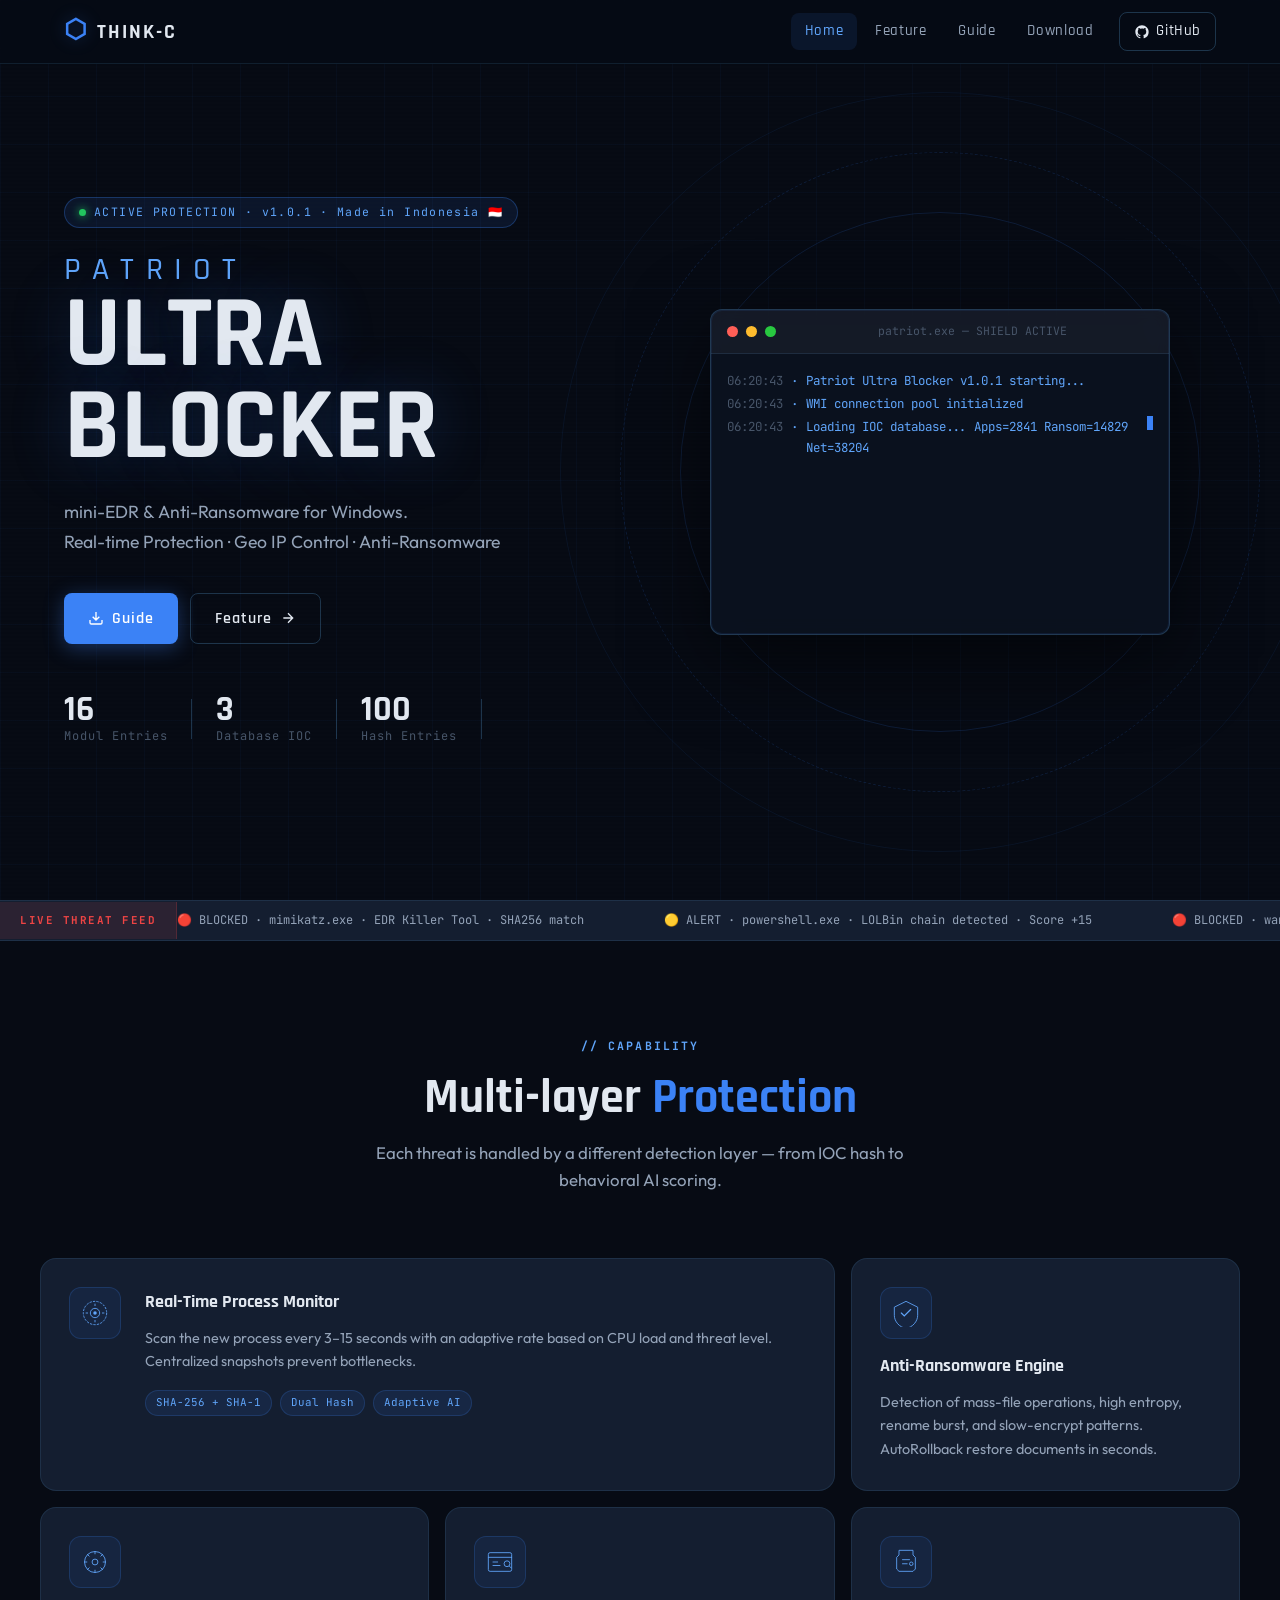
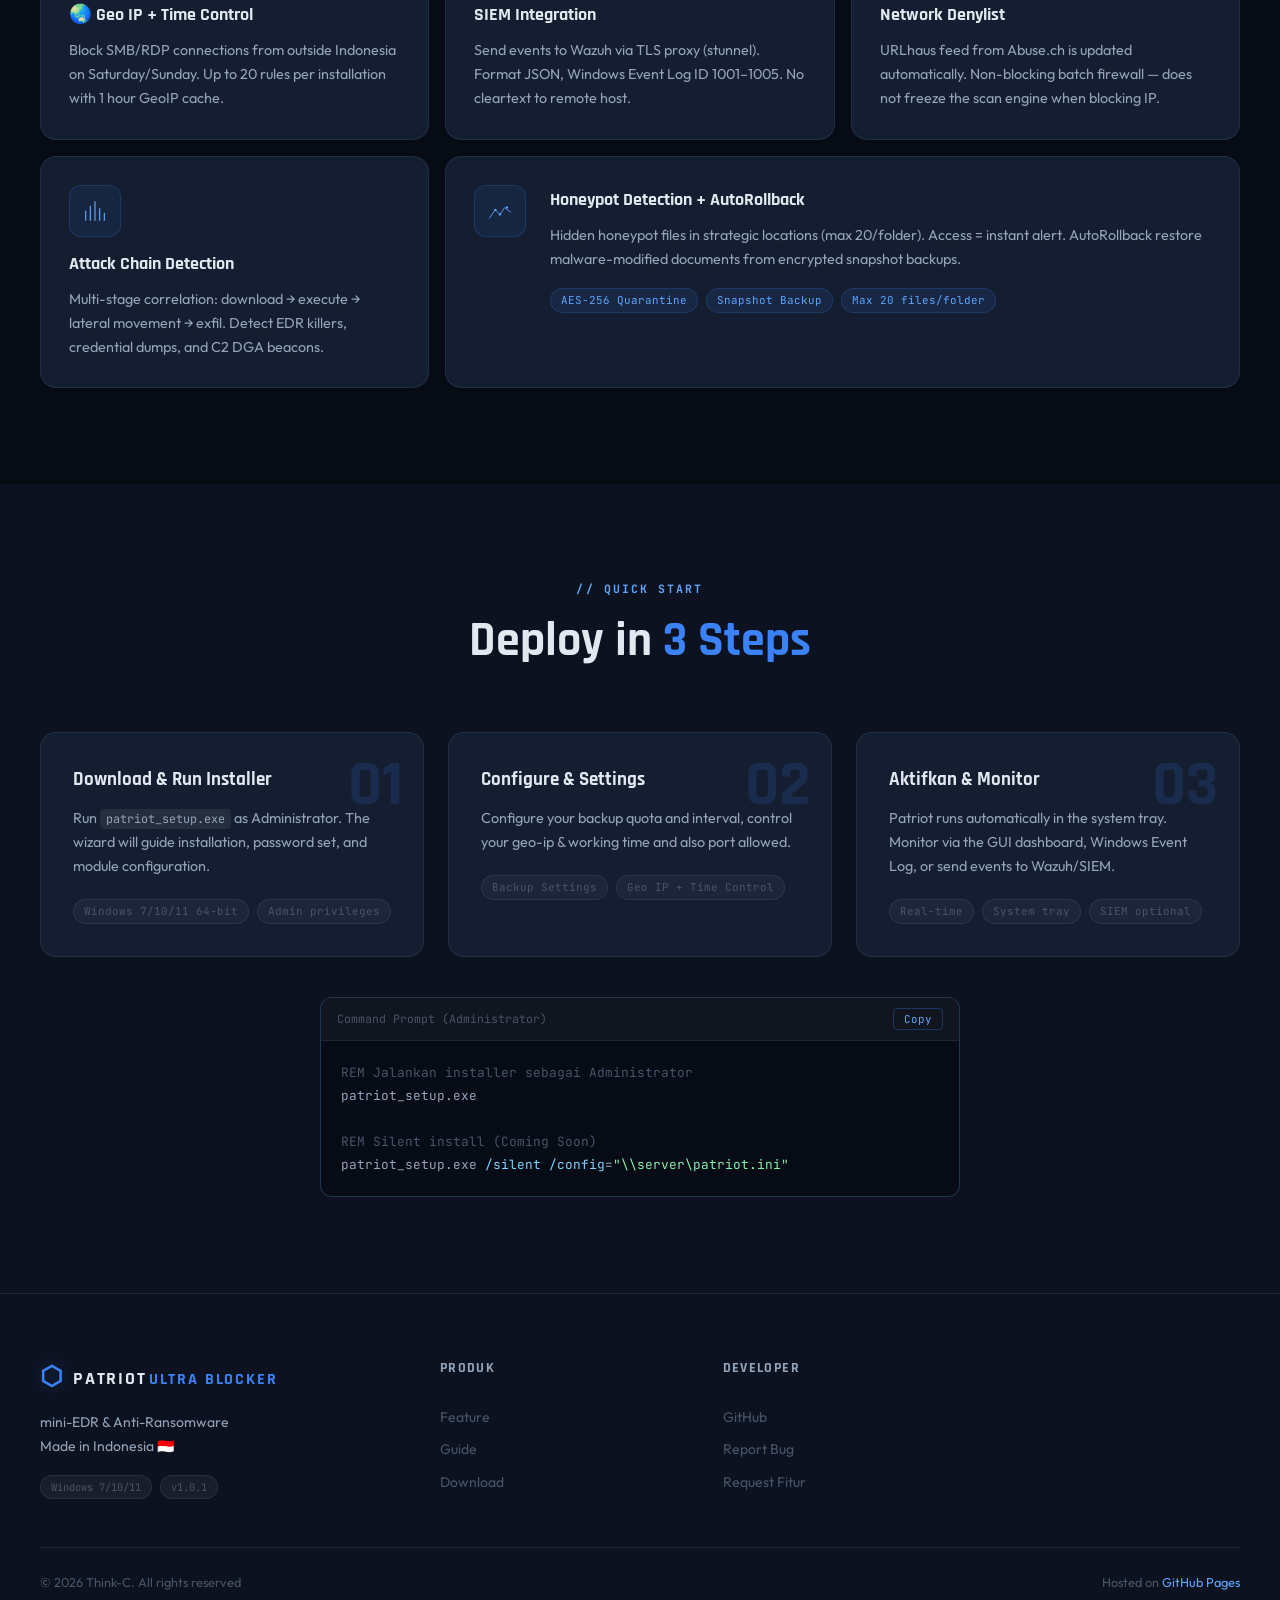
==== index.html @ 624e14de "update portal" ====
<!DOCTYPE html>
<html lang="id">
<head>
<meta charset="UTF-8"/>
<meta name="viewport" content="width=device-width, initial-scale=1.0"/>
<title>Patriot Ultra Blocker — Made In Indonesia</title>
<meta name="description" content="Solusi endpoint security & anti-ransomware berbasis Windows untuk organisasi Indonesia. Real-time process monitoring, Geo IP control, Anti-Ransomware."/>
<link rel="preconnect" href="https://fonts.googleapis.com"/>
<link rel="preconnect" href="https://fonts.gstatic.com" crossorigin/>
<link href="https://fonts.googleapis.com/css2?family=Rajdhani:wght@400;500;600;700&family=JetBrains+Mono:wght@400;500;700&family=Outfit:wght@300;400;500;600&display=swap" rel="stylesheet"/>
<link rel="stylesheet" href="css/main.css"/>
<link rel="icon" href="assets/favicon.svg" type="image/svg+xml"/>
</head>
<body>

<!-- ══ SCANLINE OVERLAY ══ -->
<div class="scanlines" aria-hidden="true"></div>
<div class="grid-bg" aria-hidden="true"></div>

<!-- ══ NAV ══ -->
<nav class="nav" id="nav">
  <div class="nav-inner">
    <a href="index.html" class="nav-logo">
      <span class="logo-shield">⬡</span>
      <span class="logo-text">THINK-C</span>
    </a>
    <ul class="nav-links">
      <li><a href="index.html" class="nav-link active">Home</a></li>
      <li><a href="fitur.html" class="nav-link">Feature</a></li>
      <li><a href="dokumentasi.html" class="nav-link">Guide</a></li>
      <li><a href="changelog.html" class="nav-link">Download</a></li>
      <li><a href="https://github.com/thinkc-2023/patriot-portal" class="nav-link nav-gh" target="_blank" rel="noopener">
        <svg width="16" height="16" viewBox="0 0 24 24" fill="currentColor"><path d="M12 2C6.477 2 2 6.484 2 12.017c0 4.425 2.865 8.18 6.839 9.504.5.092.682-.217.682-.483 0-.237-.008-.868-.013-1.703-2.782.605-3.369-1.343-3.369-1.343-.454-1.158-1.11-1.466-1.11-1.466-.908-.62.069-.608.069-.608 1.003.07 1.531 1.032 1.531 1.032.892 1.53 2.341 1.088 2.91.832.092-.647.35-1.088.636-1.338-2.22-.253-4.555-1.113-4.555-4.951 0-1.093.39-1.988 1.029-2.688-.103-.253-.446-1.272.098-2.65 0 0 .84-.27 2.75 1.026A9.564 9.564 0 0112 6.844c.85.004 1.705.115 2.504.337 1.909-1.296 2.747-1.027 2.747-1.027.546 1.379.202 2.398.1 2.651.64.7 1.028 1.595 1.028 2.688 0 3.848-2.339 4.695-4.566 4.943.359.309.678.92.678 1.855 0 1.338-.012 2.419-.012 2.747 0 .268.18.58.688.482A10.019 10.019 0 0022 12.017C22 6.484 17.522 2 12 2z"/></svg>
        GitHub
      </a></li>
    </ul>
    <button class="nav-toggle" id="navToggle" aria-label="Menu">
      <span></span><span></span><span></span>
    </button>
  </div>
</nav>

<!-- ══ HERO ══ -->
<section class="hero">
  <div class="hero-content">
    <div class="hero-badge">
      <span class="badge-dot"></span>
      ACTIVE PROTECTION · v1.0.1 · Made in Indonesia 🇮🇩
    </div>
    <h1 class="hero-title">
      <span class="hero-title-top">PATRIOT</span>
      <span class="hero-title-main">ULTRA<br>BLOCKER</span>
    </h1>
    <p class="hero-sub">
      mini-EDR &amp; Anti-Ransomware for Windows.<br/>
      Real-time Protection · Geo IP Control · Anti-Ransomware
    </p>
    <div class="hero-actions">
      <a href="dokumentasi.html" class="btn btn-primary">
        <svg width="16" height="16" viewBox="0 0 24 24" fill="none" stroke="currentColor" stroke-width="2"><path d="M21 15v4a2 2 0 01-2 2H5a2 2 0 01-2-2v-4M7 10l5 5 5-5M12 15V3"/></svg>
        Guide
      </a>
      <a href="fitur.html" class="btn btn-outline">
        Feature
        <svg width="16" height="16" viewBox="0 0 24 24" fill="none" stroke="currentColor" stroke-width="2"><path d="M5 12h14M12 5l7 7-7 7"/></svg>
      </a>
    </div>
    <div class="hero-stats">
      <div class="stat">
        <span class="stat-num" data-target="16">0</span>
        <span class="stat-label">Modul Entries</span>
      </div>
      <div class="stat-div"></div>
      <div class="stat">
        <span class="stat-num" data-target="3">0</span>
        <span class="stat-label">Database IOC</span>
      </div>
      <div class="stat-div"></div>
      <div class="stat">
        <span class="stat-num" data-suffix="K+">100</span>
        <span class="stat-label">Hash Entries</span>
      </div>
      <div class="stat-div"></div>
      
    </div>
  </div>
  <div class="hero-visual" aria-hidden="true">
    <div class="terminal">
      <div class="terminal-bar">
        <span class="t-dot t-red"></span>
        <span class="t-dot t-yellow"></span>
        <span class="t-dot t-green"></span>
        <span class="t-title">patriot.exe — SHIELD ACTIVE</span>
      </div>
      <div class="terminal-body" id="termBody"></div>
    </div>
    <div class="vis-ring vis-ring-1"></div>
    <div class="vis-ring vis-ring-2"></div>
    <div class="vis-ring vis-ring-3"></div>
  </div>
</section>

<!-- ══ THREAT TICKER ══ -->
<div class="ticker-wrap">
  <div class="ticker-label">LIVE THREAT FEED</div>
  <div class="ticker">
    <div class="ticker-inner" id="ticker">
      <span>🔴 BLOCKED · mimikatz.exe · EDR Killer Tool · SHA256 match</span>
      <span>🟡 ALERT · powershell.exe · LOLBin chain detected · Score +15</span>
      <span>🔴 BLOCKED · wannacry_v2.exe · Ransomware Hash · SHA256 match</span>
      <span>🟡 ALERT · 185.220.101.42 · Geo Block · CN → Port 3389 · Weekend</span>
      <span>🔴 BLOCKED · cobalt_beacon.exe · C2 Beacon pattern · Score 31</span>
      <span>🟡 ALERT · certutil.exe · LOLBin download detected · Score +12</span>
      <span>🔴 BLOCKED · mass_rename_attack.exe · Rename burst 847 files/4s</span>
      <span>✅ RESTORED · document.docx · AutoRollback · 3 files recovered</span>
    </div>
  </div>
</div>

<!-- ══ FEATURES GRID ══ -->
<section class="section" id="features">
  <div class="container">
    <div class="section-header">
      <div class="section-tag">// CAPABILITY</div>
      <h2 class="section-title">Multi-layer <span class="accent">Protection</span></h2>
      <p class="section-desc">Each threat is handled by a different detection layer — from IOC hash to behavioral AI scoring.</p>
    </div>
    <div class="features-grid">

      <div class="feat-card feat-card-large">
        <div class="feat-icon-wrap">
          <svg class="feat-icon" viewBox="0 0 48 48" fill="none"><circle cx="24" cy="24" r="20" stroke="currentColor" stroke-width="1.5" stroke-dasharray="4 2"/><path d="M24 8v4M24 36v4M8 24h4M36 24h4" stroke="currentColor" stroke-width="1.5"/><circle cx="24" cy="24" r="8" stroke="currentColor" stroke-width="1.5"/><circle cx="24" cy="24" r="3" fill="currentColor"/></svg>
        </div>
        <div class="feat-content">
          <h3 class="feat-title">Real-Time Process Monitor</h3>
          <p class="feat-desc">Scan the new process every 3–15 seconds with an adaptive rate based on CPU load and threat level. Centralized snapshots prevent bottlenecks.</p>
          <div class="feat-tags">
            <span class="tag">SHA-256 + SHA-1</span>
            <span class="tag">Dual Hash</span>
            <span class="tag">Adaptive AI</span>
          </div>
        </div>
      </div>

      <div class="feat-card">
        <div class="feat-icon-wrap">
          <svg class="feat-icon" viewBox="0 0 48 48" fill="none"><path d="M24 4L4 14v14c0 10.5 8.6 20.3 20 22.6C35.4 48.3 44 38.5 44 28V14L24 4z" stroke="currentColor" stroke-width="1.5"/><path d="M16 24l5 5 11-11" stroke="currentColor" stroke-width="2" stroke-linecap="round"/></svg>
        </div>
        <h3 class="feat-title">Anti-Ransomware Engine</h3>
        <p class="feat-desc">Detection of mass-file operations, high entropy, rename burst, and slow-encrypt patterns. AutoRollback restore documents in seconds.</p>
      </div>

      <div class="feat-card">
        <div class="feat-icon-wrap">
          <svg class="feat-icon" viewBox="0 0 48 48" fill="none"><circle cx="24" cy="24" r="18" stroke="currentColor" stroke-width="1.5"/><path d="M24 6v4M24 38v4M6 24h4M38 24h4M11 11l3 3M34 34l3 3M37 11l-3 3M14 34l-3 3" stroke="currentColor" stroke-width="1.5" stroke-linecap="round"/><circle cx="24" cy="24" r="5" stroke="currentColor" stroke-width="1.5"/></svg>
        </div>
        <h3 class="feat-title">🌏 Geo IP + Time Control</h3>
        <p class="feat-desc">Block SMB/RDP connections from outside Indonesia on Saturday/Sunday. Up to 20 rules per installation with 1 hour GeoIP cache.</p>
      </div>

      <div class="feat-card">
        <div class="feat-icon-wrap">
          <svg class="feat-icon" viewBox="0 0 48 48" fill="none"><rect x="4" y="8" width="40" height="32" rx="3" stroke="currentColor" stroke-width="1.5"/><path d="M4 16h40M12 24h8M12 30h12" stroke="currentColor" stroke-width="1.5" stroke-linecap="round"/><circle cx="36" cy="27" r="5" stroke="currentColor" stroke-width="1.5"/><path d="M40 31l3 3" stroke="currentColor" stroke-width="1.5" stroke-linecap="round"/></svg>
        </div>
        <h3 class="feat-title">SIEM Integration</h3>
        <p class="feat-desc">Send events to Wazuh via TLS proxy (stunnel). Format JSON, Windows Event Log ID 1001–1005. No cleartext to remote host.</p>
      </div>

      <div class="feat-card">
        <div class="feat-icon-wrap">
          <svg class="feat-icon" viewBox="0 0 48 48" fill="none"><path d="M12 4h24v8l4 4v20l-4 4H12l-4-4V16l4-4V4z" stroke="currentColor" stroke-width="1.5"/><path d="M18 20h12M18 27h8" stroke="currentColor" stroke-width="1.5" stroke-linecap="round"/><circle cx="33" cy="27" r="3" stroke="currentColor" stroke-width="1.5"/></svg>
        </div>
        <h3 class="feat-title">Network Denylist</h3>
        <p class="feat-desc">URLhaus feed from Abuse.ch is updated automatically. Non-blocking batch firewall — does not freeze the scan engine when blocking IP.</p>
      </div>

      <div class="feat-card">
        <div class="feat-icon-wrap">
          <svg class="feat-icon" viewBox="0 0 48 48" fill="none"><path d="M8 40V24M16 40V16M24 40V8M32 40V20M40 40V28" stroke="currentColor" stroke-width="2" stroke-linecap="round"/></svg>
        </div>
        <h3 class="feat-title">Attack Chain Detection</h3>
        <p class="feat-desc">Multi-stage correlation: download → execute → lateral movement → exfil. Detect EDR killers, credential dumps, and C2 DGA beacons.</p>
      </div>

      <div class="feat-card feat-card-wide">
        <div class="feat-icon-wrap">
          <svg class="feat-icon" viewBox="0 0 48 48" fill="none"><path d="M6 36l10-14 8 8 8-12 10 8" stroke="currentColor" stroke-width="1.5" stroke-linecap="round" stroke-linejoin="round"/><circle cx="16" cy="22" r="2" fill="currentColor"/><circle cx="24" cy="30" r="2" fill="currentColor"/><circle cx="36" cy="18" r="2" fill="currentColor"/></svg>
        </div>
        <div class="feat-content">
          <h3 class="feat-title">Honeypot Detection + AutoRollback</h3>
          <p class="feat-desc">Hidden honeypot files in strategic locations (max 20/folder). Access = instant alert. AutoRollback restore malware-modified documents from encrypted snapshot backups.</p>
          <div class="feat-tags">
            <span class="tag">AES-256 Quarantine</span>
            <span class="tag">Snapshot Backup</span>
            <span class="tag">Max 20 files/folder</span>
          </div>
        </div>
      </div>

    </div>
  </div>
</section>

<!-- ══ QUICK START ══ -->
<section class="section section-dark">
  <div class="container">
    <div class="section-header">
      <div class="section-tag">// QUICK START</div>
      <h2 class="section-title">Deploy in <span class="accent">3 Steps</span></h2>
    </div>
    <div class="steps-grid">
      <div class="step-card">
        <div class="step-num">01</div>
        <h3 class="step-title">Download &amp; Run Installer</h3>
        <p class="step-desc">Run <code>patriot_setup.exe</code> as Administrator. The wizard will guide installation, password set, and module configuration.</p>
        <div class="step-req">
          <span class="req-item">Windows 7/10/11 64-bit</span>
          <span class="req-item">Admin privileges</span>
        </div>
      </div>
      <div class="step-card">
        <div class="step-num">02</div>
        <h3 class="step-title">Configure &amp; Settings</h3>
        <p class="step-desc">Configure your backup quota and interval, control your geo-ip & working time and also port allowed.</p>
        <div class="step-req">
          <span class="req-item">Backup Settings</span>
          <span class="req-item">Geo IP + Time Control</span>
        </div>
      </div>
      <div class="step-card">
        <div class="step-num">03</div>
        <h3 class="step-title">Aktifkan &amp; Monitor</h3>
        <p class="step-desc">Patriot runs automatically in the system tray. Monitor via the GUI dashboard, Windows Event Log, or send events to Wazuh/SIEM.</p>
        <div class="step-req">
	  <span class="req-item">Real-time</span>
          <span class="req-item">System tray</span>
          <span class="req-item">SIEM optional</span>
        </div>
      </div>
    </div>
    <div class="install-code-wrap">
      <div class="code-block">
        <div class="code-header">
          <span class="code-lang">Command Prompt (Administrator)</span>
          <button class="code-copy" onclick="copyCode(this)" data-code="REM Jalankan installer sebagai Administrator&#10;patriot_setup.exe&#10;&#10;REM Silent install (Coming Soon)&#10;patriot_setup.exe /silent /config=&quot;\\server\patriot.ini&quot;">Copy</button>
        </div>
        <pre class="code-pre"><span class="c-comment">REM Jalankan installer sebagai Administrator</span>
patriot_setup.exe

<span class="c-comment">REM Silent install (Coming Soon)</span>
patriot_setup.exe <span class="c-key">/silent</span> <span class="c-key">/config</span>=<span class="c-val">"\\server\patriot.ini"</span></pre>
      </div>
    </div>
  </div>
</section>

<!-- ══ FOOTER ══ -->
<footer class="footer">
  <div class="container">
    <div class="footer-grid">
      <div class="footer-brand">
        <div class="footer-logo">
          <span class="logo-shield">⬡</span>
          <span class="logo-text">PATRIOT<span class="logo-sub">ULTRA BLOCKER</span></span>
        </div>
        <p class="footer-tagline">mini-EDR & Anti-Ransomware<br/>Made in Indonesia 🇮🇩</p>
        <div class="footer-badges">
          <span class="fbadge">Windows 7/10/11</span>
          <span class="fbadge">v1.0.1</span>
        </div>
      </div>
      <div class="footer-links-group">
        <h4 class="footer-group-title">Produk</h4>
        <a href="fitur.html" class="footer-link">Feature</a>
        <a href="dokumentasi.html" class="footer-link">Guide</a>
        <a href="changelog.html" class="footer-link">Download</a>
      </div>
      <div class="footer-links-group">
        <h4 class="footer-group-title">Developer</h4>
        <a href="https://github.com/thinkc-2023/patriot-portal" class="footer-link" target="_blank" rel="noopener">GitHub</a>
        <a href="mailto:thinkc2023@proton.me" class="footer-link">Report Bug</a>
        <a href="mailto:thinkc2023@proton.me" class="footer-link">Request Fitur</a>
      </div>
    </div>
    <div class="footer-bottom">
      <p>© 2026 Think-C. All rights reserved</p>
      <p>Hosted on <a href="https://pages.github.com" target="_blank" rel="noopener">GitHub Pages</a></p>
    </div>
  </div>
</footer>

<script src="js/main.js"></script>
</body>
</html>
---- css/main.css ----
/* ══════════════════════════════════════════════════════
   PATRIOT ULTRA BLOCKER — Portal CSS
   Font: Rajdhani (headings) + JetBrains Mono (code) + Outfit (body)
   Theme: Dark military-tech with electric blue accent
══════════════════════════════════════════════════════ */

:root {
  --bg:          #070B14;
  --bg-2:        #0C1220;
  --bg-3:        #111827;
  --surface:     #141E30;
  --surface-2:   #1A2740;
  --border:      rgba(99, 179, 237, 0.12);
  --border-2:    rgba(99, 179, 237, 0.25);
  --accent:      #3B82F6;
  --accent-2:    #60A5FA;
  --accent-glow: rgba(59, 130, 246, 0.35);
  --danger:      #EF4444;
  --warning:     #F59E0B;
  --success:     #22C55E;
  --text:        #E2E8F0;
  --text-sub:    #94A3B8;
  --text-muted:  #475569;
  --font-head:   'Rajdhani', sans-serif;
  --font-mono:   'JetBrains Mono', monospace;
  --font-body:   'Outfit', sans-serif;
  --nav-h:       64px;
  --radius:      8px;
  --radius-lg:   16px;
}

*, *::before, *::after { box-sizing: border-box; margin: 0; padding: 0; }
html { scroll-behavior: smooth; }
body {
  font-family: var(--font-body);
  background: var(--bg);
  color: var(--text);
  line-height: 1.6;
  overflow-x: hidden;
  -webkit-font-smoothing: antialiased;
}
a { text-decoration: none; color: inherit; }
img { max-width: 100%; }

/* ── BACKGROUND EFFECTS ─────────────────────────────── */
.scanlines {
  position: fixed; inset: 0; pointer-events: none; z-index: 1;
  background: repeating-linear-gradient(
    0deg,
    transparent,
    transparent 2px,
    rgba(0,0,0,.03) 2px,
    rgba(0,0,0,.03) 4px
  );
}
.grid-bg {
  position: fixed; inset: 0; pointer-events: none; z-index: 0;
  background-image:
    linear-gradient(rgba(59,130,246,.04) 1px, transparent 1px),
    linear-gradient(90deg, rgba(59,130,246,.04) 1px, transparent 1px);
  background-size: 48px 48px;
}

/* ── NAV ────────────────────────────────────────────── */
.nav {
  position: fixed; top: 0; left: 0; right: 0; z-index: 1000;
  height: var(--nav-h);
  background: rgba(7, 11, 20, 0.85);
  backdrop-filter: blur(16px) saturate(1.5);
  -webkit-backdrop-filter: blur(16px);
  border-bottom: 1px solid var(--border);
  transition: background .3s;
}
.nav.scrolled { background: rgba(7, 11, 20, 0.97); }
.nav-inner {
  max-width: 1200px; margin: 0 auto; padding: 0 24px;
  height: 100%; display: flex; align-items: center; gap: 32px;
}
.nav-logo {
  display: flex; align-items: center; gap: 8px;
  font-family: var(--font-head); font-weight: 700;
  font-size: 1.25rem; letter-spacing: .1em;
  color: var(--text); flex-shrink: 0;
}
.logo-shield {
  font-size: 1.6rem; color: var(--accent);
  filter: drop-shadow(0 0 8px var(--accent-glow));
  animation: pulse-glow 3s ease-in-out infinite;
}
@keyframes pulse-glow {
  0%, 100% { filter: drop-shadow(0 0 6px var(--accent-glow)); }
  50%       { filter: drop-shadow(0 0 16px var(--accent-glow)); }
}
.logo-sub { color: var(--accent); font-size: .85em; margin-left: 2px; }
.nav-links {
  display: flex; align-items: center; gap: 4px;
  list-style: none; margin-left: auto;
}
.nav-link {
  padding: 6px 14px; border-radius: var(--radius);
  font-family: var(--font-head); font-weight: 500; font-size: .95rem;
  letter-spacing: .04em; color: var(--text-sub);
  transition: color .2s, background .2s;
  display: flex; align-items: center; gap: 6px;
}
.nav-link:hover, .nav-link.active { color: var(--text); background: rgba(59,130,246,.1); }
.nav-link.active { color: var(--accent-2); }
.nav-gh { border: 1px solid var(--border-2); margin-left: 8px; color: var(--text); }
.nav-gh:hover { background: var(--accent); border-color: var(--accent); color: #fff; }
.nav-toggle {
  display: none; flex-direction: column; gap: 5px;
  background: none; border: none; cursor: pointer; padding: 4px; margin-left: auto;
}
.nav-toggle span {
  width: 22px; height: 2px; background: var(--text-sub); border-radius: 2px;
  transition: .3s;
}

/* ── HERO ───────────────────────────────────────────── */
.hero {
  min-height: 100vh; display: grid;
  grid-template-columns: 1fr 1fr;
  align-items: center; gap: 48px;
  max-width: 1200px; margin: 0 auto;
  padding: calc(var(--nav-h) + 60px) 24px 80px;
  position: relative; z-index: 2;
}
.hero-badge {
  display: inline-flex; align-items: center; gap: 8px;
  font-family: var(--font-mono); font-size: .72rem; letter-spacing: .12em;
  color: var(--accent-2); background: rgba(59,130,246,.1);
  border: 1px solid rgba(59,130,246,.3); border-radius: 100px;
  padding: 5px 14px; margin-bottom: 28px;
}
.badge-dot {
  width: 7px; height: 7px; border-radius: 50%;
  background: var(--success);
  box-shadow: 0 0 8px var(--success);
  animation: blink 1.5s ease-in-out infinite;
}
@keyframes blink { 0%,100%{opacity:1} 50%{opacity:.3} }
.hero-title {
  font-family: var(--font-head); line-height: .9;
  margin-bottom: 24px; letter-spacing: -.01em;
}
.hero-title-top {
  display: block; font-size: clamp(1.2rem, 3vw, 2rem);
  font-weight: 500; color: var(--accent-2); letter-spacing: .35em;
  margin-bottom: 4px;
}
.hero-title-main {
  display: block; font-size: clamp(3.5rem, 8vw, 7rem);
  font-weight: 700; color: var(--text);
  text-shadow: 0 0 60px rgba(59,130,246,.25);
}
.hero-sub {
  font-size: 1.1rem; color: var(--text-sub);
  margin-bottom: 36px; max-width: 440px; line-height: 1.7;
}
.hero-actions {
  display: flex; gap: 12px; flex-wrap: wrap; margin-bottom: 48px;
}
.btn {
  display: inline-flex; align-items: center; gap: 8px;
  padding: 12px 24px; border-radius: var(--radius);
  font-family: var(--font-head); font-weight: 600; font-size: 1rem;
  letter-spacing: .06em; cursor: pointer; transition: all .2s;
  border: none;
}
.btn-primary {
  background: var(--accent); color: #fff;
  box-shadow: 0 4px 20px var(--accent-glow);
}
.btn-primary:hover {
  background: var(--accent-2);
  box-shadow: 0 6px 30px rgba(59,130,246,.5);
  transform: translateY(-2px);
}
.btn-outline {
  background: transparent; color: var(--text);
  border: 1px solid var(--border-2);
}
.btn-outline:hover {
  border-color: var(--accent); color: var(--accent-2);
  background: rgba(59,130,246,.07);
}
.btn-sm { padding: 8px 18px; font-size: .875rem; }

.hero-stats {
  display: flex; align-items: center; gap: 24px; flex-wrap: wrap;
}
.stat { text-align: left; }
.stat-num {
  display: block; font-family: var(--font-head); font-weight: 700;
  font-size: 2.2rem; color: var(--text);
  line-height: 1;
}
.stat-label {
  display: block; font-size: .75rem; color: var(--text-muted);
  letter-spacing: .08em; font-family: var(--font-mono);
}
.stat-div { width: 1px; height: 40px; background: var(--border-2); flex-shrink: 0; }

/* ── TERMINAL WIDGET ────────────────────────────────── */
.hero-visual {
  position: relative; display: flex; justify-content: center; align-items: center;
}
.terminal {
  width: 100%; max-width: 460px;
  background: rgba(12,18,32,.9);
  border: 1px solid var(--border-2);
  border-radius: 12px; overflow: hidden;
  box-shadow: 0 24px 80px rgba(0,0,0,.5), 0 0 0 1px rgba(59,130,246,.1) inset;
  position: relative; z-index: 2;
  backdrop-filter: blur(8px);
}
.terminal-bar {
  padding: 12px 16px;
  background: rgba(255,255,255,.04);
  border-bottom: 1px solid var(--border);
  display: flex; align-items: center; gap: 8px;
}
.t-dot {
  width: 11px; height: 11px; border-radius: 50%; flex-shrink: 0;
}
.t-red    { background: #FF5F57; }
.t-yellow { background: #FEBC2E; }
.t-green  { background: #28C840; }
.t-title {
  font-family: var(--font-mono); font-size: .72rem; color: var(--text-muted);
  margin-left: 8px; flex: 1; text-align: center;
}
.terminal-body {
  padding: 16px; min-height: 280px;
  font-family: var(--font-mono); font-size: .78rem; line-height: 1.7;
  color: #94A3B8;
}
.t-line { display: flex; gap: 8px; margin-bottom: 2px; }
.t-time { color: #475569; flex-shrink: 0; }
.t-block { color: var(--danger); font-weight: 700; }
.t-allow { color: var(--success); font-weight: 700; }
.t-warn  { color: var(--warning); font-weight: 700; }
.t-info  { color: var(--accent-2); }
.t-proc  { color: #E2E8F0; }
.t-cursor {
  display: inline-block; width: 7px; height: 14px;
  background: var(--accent); vertical-align: middle;
  animation: blink .7s step-end infinite;
}

.vis-ring {
  position: absolute; border-radius: 50%;
  border: 1px solid rgba(59,130,246,.15);
  pointer-events: none;
}
.vis-ring-1 { width: 520px; height: 520px; animation: rotate 20s linear infinite; }
.vis-ring-2 { width: 640px; height: 640px; animation: rotate 30s linear infinite reverse; border-style: dashed; }
.vis-ring-3 { width: 760px; height: 760px; animation: rotate 45s linear infinite; opacity: .5; }
@keyframes rotate { from{transform:rotate(0)} to{transform:rotate(360deg)} }

/* ── TICKER ─────────────────────────────────────────── */
.ticker-wrap {
  background: var(--surface); border-top: 1px solid var(--border);
  border-bottom: 1px solid var(--border);
  padding: 0; display: flex; align-items: center;
  overflow: hidden; position: relative; z-index: 2;
}
.ticker-label {
  flex-shrink: 0; padding: 10px 20px;
  font-family: var(--font-mono); font-size: .68rem; font-weight: 700;
  letter-spacing: .14em; color: var(--danger);
  background: rgba(239,68,68,.1);
  border-right: 1px solid rgba(239,68,68,.2);
}
.ticker { flex: 1; overflow: hidden; padding: 10px 0; }
.ticker-inner {
  display: flex; gap: 80px; width: max-content;
  font-family: var(--font-mono); font-size: .75rem; color: var(--text-sub);
  animation: scroll-x 40s linear infinite;
  white-space: nowrap;
}
@keyframes scroll-x { from{transform:translateX(0)} to{transform:translateX(-50%)} }

/* ── SECTIONS ───────────────────────────────────────── */
.section { padding: 96px 24px; position: relative; z-index: 2; }
.section-dark { background: var(--bg-2); }
.section-geo {
  background: linear-gradient(135deg, var(--bg) 0%, rgba(59,130,246,.05) 100%);
  border-top: 1px solid var(--border);
  border-bottom: 1px solid var(--border);
}
.container { max-width: 1200px; margin: 0 auto; }
.section-header { text-align: center; margin-bottom: 64px; }
.section-tag {
  font-family: var(--font-mono); font-size: .72rem; font-weight: 700;
  letter-spacing: .18em; color: var(--accent-2);
  margin-bottom: 16px; display: block;
}
.section-title {
  font-family: var(--font-head); font-size: clamp(2rem, 4vw, 3rem);
  font-weight: 700; line-height: 1.1; margin-bottom: 16px;
}
.accent { color: var(--accent); }
.section-desc { font-size: 1.05rem; color: var(--text-sub); max-width: 540px; margin: 0 auto; }

/* ── FEATURES GRID ──────────────────────────────────── */
.features-grid {
  display: grid;
  grid-template-columns: repeat(3, 1fr);
  grid-template-rows: auto;
  gap: 16px;
}
.feat-card {
  background: var(--surface);
  border: 1px solid var(--border);
  border-radius: var(--radius-lg);
  padding: 28px;
  transition: border-color .25s, transform .25s, box-shadow .25s;
  position: relative; overflow: hidden;
}
.feat-card::before {
  content: ''; position: absolute; top: 0; left: 0; right: 0; height: 1px;
  background: linear-gradient(90deg, transparent, var(--accent), transparent);
  opacity: 0; transition: opacity .3s;
}
.feat-card:hover { border-color: var(--border-2); transform: translateY(-4px); box-shadow: 0 20px 48px rgba(0,0,0,.4); }
.feat-card:hover::before { opacity: 1; }
.feat-card-large { grid-column: span 2; display: flex; gap: 24px; align-items: flex-start; }
.feat-card-wide  { grid-column: span 2; display: flex; gap: 24px; align-items: flex-start; }
.feat-icon-wrap {
  width: 52px; height: 52px; flex-shrink: 0;
  background: rgba(59,130,246,.08); border: 1px solid rgba(59,130,246,.2);
  border-radius: 12px; display: flex; align-items: center; justify-content: center;
}
.feat-icon { width: 28px; height: 28px; color: var(--accent-2); }
.feat-title {
  font-family: var(--font-head); font-size: 1.15rem; font-weight: 700;
  margin-bottom: 10px; margin-top: 12px; color: var(--text);
}
.feat-card-large .feat-title,
.feat-card-wide  .feat-title { margin-top: 0; }
.feat-desc { font-size: .9rem; color: var(--text-sub); line-height: 1.65; }
.feat-tags { display: flex; gap: 8px; flex-wrap: wrap; margin-top: 16px; }
.tag {
  font-family: var(--font-mono); font-size: .68rem;
  padding: 3px 10px; border-radius: 100px;
  background: rgba(59,130,246,.1); color: var(--accent-2);
  border: 1px solid rgba(59,130,246,.2);
}

/* ── ARCHITECTURE ───────────────────────────────────── */
.arch-wrap { display: grid; grid-template-columns: 1fr 320px; gap: 48px; align-items: start; }
.arch-modules { display: flex; flex-direction: column; align-items: center; gap: 12px; }
.arch-module {
  padding: 12px 20px; border-radius: var(--radius);
  display: flex; justify-content: space-between; align-items: center; gap: 12px;
  font-family: var(--font-mono); font-size: .82rem; font-weight: 500;
  border: 1px solid var(--border); background: var(--surface);
  width: 100%; min-width: 140px;
}
.arch-row {
  display: flex; gap: 12px; width: 100%; flex-wrap: wrap;
}
.arch-row-support { opacity: .7; }
.am-entry { background: rgba(59,130,246,.1); border-color: rgba(59,130,246,.3); }
.am-core  { background: rgba(59,130,246,.06); border-color: rgba(59,130,246,.2); flex: 1; }
.am-new   { background: rgba(34,197,94,.06); border-color: rgba(34,197,94,.3); flex: 1; }
.am-support { flex: 1; font-size: .75rem; }
.am-badge {
  font-size: .6rem; letter-spacing: .1em; padding: 2px 8px;
  border-radius: 100px; background: rgba(59,130,246,.2); color: var(--accent-2);
  flex-shrink: 0;
}
.am-badge-new { background: rgba(34,197,94,.2); color: var(--success); }
.am-name { color: var(--text); }
.am-desc { font-size: .7rem; color: var(--text-muted); font-family: var(--font-body); }
.arch-arrow { font-size: 1.2rem; color: var(--accent); opacity: .6; }

.arch-info { display: flex; flex-direction: column; gap: 24px; }
.arch-info-item { display: flex; gap: 14px; }
.ai-dot {
  width: 10px; height: 10px; border-radius: 50%; flex-shrink: 0; margin-top: 6px;
}
.ai-dot-core    { background: var(--accent); box-shadow: 0 0 8px var(--accent-glow); }
.ai-dot-new     { background: var(--success); box-shadow: 0 0 8px rgba(34,197,94,.4); }
.ai-dot-support { background: var(--text-muted); }
.arch-info-item strong { display: block; font-family: var(--font-head); font-size: 1rem; margin-bottom: 4px; }
.arch-info-item p { font-size: .875rem; color: var(--text-sub); line-height: 1.6; }

/* ── SCORECARD ──────────────────────────────────────── */
.scorecard-grid {
  display: grid; grid-template-columns: repeat(4, 1fr); gap: 16px;
  margin-bottom: 32px;
}
.score-card {
  padding: 28px; border-radius: var(--radius-lg);
  border: 1px solid var(--border); background: var(--surface);
}
.score-critical { border-top: 3px solid var(--danger); }
.score-high     { border-top: 3px solid var(--warning); }
.score-medium   { border-top: 3px solid #F59E0B; }
.score-low      { border-top: 3px solid var(--success); }
.score-num {
  font-family: var(--font-head); font-size: 3rem; font-weight: 700; line-height: 1;
  margin-bottom: 4px;
}
.score-critical .score-num { color: var(--danger); }
.score-high     .score-num { color: var(--warning); }
.score-medium   .score-num { color: #F59E0B; }
.score-low      .score-num { color: var(--success); }
.score-label {
  font-family: var(--font-mono); font-size: .7rem; letter-spacing: .12em;
  color: var(--text-muted); margin-bottom: 8px;
}
.score-status {
  font-size: .8rem; color: var(--text-sub); margin-bottom: 16px;
  padding-bottom: 16px; border-bottom: 1px solid var(--border);
}
.score-list { list-style: none; display: flex; flex-direction: column; gap: 6px; }
.score-list li {
  font-size: .8rem; color: var(--text-sub); padding-left: 14px; position: relative;
}
.score-list li::before { content: '→'; position: absolute; left: 0; color: var(--text-muted); }
.score-open { color: var(--warning) !important; }
.scorecard-cta { text-align: center; }

/* ── GEO TIME ───────────────────────────────────────── */
.geo-wrap {
  display: grid; grid-template-columns: 1fr 1fr; gap: 64px; align-items: center;
}
.geo-desc { font-size: 1.05rem; color: var(--text-sub); margin-bottom: 32px; line-height: 1.7; }
.geo-features { display: flex; flex-direction: column; gap: 12px; margin-bottom: 36px; }
.geo-feat {
  display: flex; align-items: center; gap: 12px;
  font-size: .95rem; color: var(--text-sub);
}
.gf-icon { font-size: 1.1rem; flex-shrink: 0; }

/* ── CODE BLOCKS ────────────────────────────────────── */
.code-block {
  border: 1px solid var(--border-2); border-radius: 12px; overflow: hidden;
  background: rgba(7,11,20,.8);
}
.code-header {
  display: flex; justify-content: space-between; align-items: center;
  padding: 10px 16px;
  background: rgba(255,255,255,.04);
  border-bottom: 1px solid var(--border);
}
.code-lang { font-family: var(--font-mono); font-size: .72rem; color: var(--text-muted); }
.code-copy {
  font-family: var(--font-mono); font-size: .68rem; color: var(--accent-2);
  background: none; border: 1px solid rgba(59,130,246,.3); border-radius: 4px;
  padding: 3px 10px; cursor: pointer; transition: .2s;
}
.code-copy:hover { background: rgba(59,130,246,.15); }
.code-pre {
  padding: 20px; font-family: var(--font-mono); font-size: .8rem;
  line-height: 1.8; overflow-x: auto; color: var(--text-sub);
  white-space: pre; tab-size: 2;
}
.c-bracket { color: #818CF8; }
.c-key     { color: #7DD3FC; }
.c-val     { color: #86EFAC; }
.c-comment { color: #475569; }

/* ── STEPS ──────────────────────────────────────────── */
.steps-grid {
  display: grid; grid-template-columns: repeat(3, 1fr); gap: 24px;
  margin-bottom: 40px;
}
.step-card {
  padding: 32px; border-radius: var(--radius-lg);
  border: 1px solid var(--border); background: var(--surface);
  position: relative;
}
.step-num {
  font-family: var(--font-head); font-size: 4rem; font-weight: 700; line-height: 1;
  color: rgba(59,130,246,.15); margin-bottom: 16px;
  position: absolute; top: 20px; right: 20px;
}
.step-title {
  font-family: var(--font-head); font-size: 1.2rem; font-weight: 700;
  margin-bottom: 12px; position: relative; z-index: 1;
}
.step-desc { font-size: .9rem; color: var(--text-sub); line-height: 1.65; margin-bottom: 20px; }
.step-desc code {
  font-family: var(--font-mono); font-size: .82em;
  background: rgba(255,255,255,.07); padding: 2px 6px; border-radius: 4px;
}
.step-req { display: flex; gap: 8px; flex-wrap: wrap; }
.req-item {
  font-family: var(--font-mono); font-size: .68rem;
  padding: 3px 10px; border-radius: 100px;
  background: rgba(255,255,255,.04); border: 1px solid var(--border);
  color: var(--text-muted);
}
.install-code-wrap { max-width: 640px; margin: 0 auto; }

/* ── FOOTER ─────────────────────────────────────────── */
.footer {
  background: var(--bg-2);
  border-top: 1px solid var(--border);
  padding: 64px 24px 32px; position: relative; z-index: 2;
}
.footer-grid {
  max-width: 1200px; margin: 0 auto;
  display: grid; grid-template-columns: 1.5fr 1fr 1fr 1fr;
  gap: 48px; margin-bottom: 48px;
}
.footer-logo {
  display: flex; align-items: center; gap: 8px;
  font-family: var(--font-head); font-weight: 700; font-size: 1.15rem;
  letter-spacing: .1em; margin-bottom: 12px;
}
.footer-tagline {
  font-size: .875rem; color: var(--text-sub); line-height: 1.7; margin-bottom: 16px;
}
.footer-badges { display: flex; gap: 8px; flex-wrap: wrap; }
.fbadge {
  font-family: var(--font-mono); font-size: .65rem;
  padding: 3px 10px; border-radius: 100px;
  background: rgba(255,255,255,.05); border: 1px solid var(--border);
  color: var(--text-muted);
}
.footer-group-title {
  font-family: var(--font-head); font-size: .85rem; font-weight: 700;
  letter-spacing: .1em; color: var(--text-sub); margin-bottom: 16px;
  text-transform: uppercase;
}
.footer-links-group { display: flex; flex-direction: column; gap: 10px; }
.footer-link { font-size: .875rem; color: var(--text-muted); transition: color .2s; }
.footer-link:hover { color: var(--accent-2); }
.footer-bottom {
  max-width: 1200px; margin: 0 auto;
  border-top: 1px solid var(--border); padding-top: 24px;
  display: flex; justify-content: space-between; align-items: center; flex-wrap: wrap; gap: 12px;
  font-size: .8rem; color: var(--text-muted);
}
.footer-bottom a { color: var(--accent-2); }

/* ── INNER PAGES ─────────────────────────────────────── */
.page-hero {
  padding: calc(var(--nav-h) + 80px) 24px 64px;
  max-width: 1200px; margin: 0 auto;
  position: relative; z-index: 2;
}
.page-hero-tag {
  font-family: var(--font-mono); font-size: .72rem; letter-spacing: .18em;
  color: var(--accent-2); display: block; margin-bottom: 16px;
}
.page-hero-title {
  font-family: var(--font-head); font-size: clamp(2.5rem, 5vw, 4.5rem);
  font-weight: 700; line-height: 1; margin-bottom: 20px;
}
.page-hero-desc { font-size: 1.1rem; color: var(--text-sub); max-width: 600px; line-height: 1.7; }

/* doc layout */
.doc-layout {
  max-width: 1200px; margin: 0 auto; padding: 0 24px 96px;
  display: grid; grid-template-columns: 240px 1fr; gap: 48px;
  position: relative; z-index: 2;
}
.doc-sidebar { position: sticky; top: calc(var(--nav-h) + 24px); height: fit-content; }
.doc-nav-title {
  font-family: var(--font-mono); font-size: .65rem; letter-spacing: .16em;
  color: var(--text-muted); text-transform: uppercase; margin-bottom: 12px;
}
.doc-nav-list { list-style: none; display: flex; flex-direction: column; gap: 2px; }
.doc-nav-link {
  display: block; padding: 7px 12px; border-radius: var(--radius);
  font-size: .875rem; color: var(--text-sub); transition: .2s;
  border-left: 2px solid transparent;
}
.doc-nav-link:hover { color: var(--text); background: rgba(255,255,255,.04); }
.doc-nav-link.active { color: var(--accent-2); border-left-color: var(--accent); background: rgba(59,130,246,.07); }
.doc-nav-section { margin-top: 20px; }

.doc-content { min-width: 0; }
.doc-section { margin-bottom: 64px; }
.doc-section:last-child { margin-bottom: 0; }
.doc-h2 {
  font-family: var(--font-head); font-size: 1.8rem; font-weight: 700;
  margin-bottom: 20px; padding-bottom: 12px;
  border-bottom: 1px solid var(--border);
}
.doc-h3 {
  font-family: var(--font-head); font-size: 1.25rem; font-weight: 700;
  margin: 28px 0 12px; color: var(--accent-2);
}
.doc-p {
  font-size: .95rem; color: var(--text-sub); line-height: 1.75; margin-bottom: 16px;
}
.doc-p code, .doc-p strong {
  font-family: var(--font-mono); font-size: .85em;
  background: rgba(255,255,255,.07); padding: 2px 6px; border-radius: 4px; color: var(--text);
}
.doc-p strong { font-family: var(--font-body); background: none; font-weight: 600; color: var(--text); }
.doc-table {
  width: 100%; border-collapse: collapse; font-size: .875rem; margin-bottom: 24px;
}
.doc-table th {
  text-align: left; padding: 10px 16px;
  background: var(--surface); font-family: var(--font-head); font-weight: 600;
  border: 1px solid var(--border); color: var(--text-sub);
  font-size: .8rem; letter-spacing: .06em;
}
.doc-table td {
  padding: 10px 16px; border: 1px solid var(--border);
  font-size: .875rem; color: var(--text-sub); vertical-align: top;
}
.doc-table tr:nth-child(even) td { background: rgba(255,255,255,.02); }
.doc-table code {
  font-family: var(--font-mono); font-size: .82em;
  background: rgba(59,130,246,.1); padding: 1px 6px; border-radius: 4px; color: var(--accent-2);
}
.doc-note {
  padding: 16px 20px; border-radius: var(--radius);
  background: rgba(59,130,246,.07); border-left: 3px solid var(--accent);
  font-size: .875rem; color: var(--text-sub); margin: 20px 0;
}
.doc-warn {
  padding: 16px 20px; border-radius: var(--radius);
  background: rgba(245,158,11,.07); border-left: 3px solid var(--warning);
  font-size: .875rem; color: var(--text-sub); margin: 20px 0;
}

/* changelog */
.cl-list { display: flex; flex-direction: column; gap: 48px; }
.cl-version {
  border: 1px solid var(--border); border-radius: var(--radius-lg);
  overflow: hidden;
}
.cl-version-head {
  padding: 20px 28px;
  background: var(--surface);
  border-bottom: 1px solid var(--border);
  display: flex; align-items: center; gap: 16px; flex-wrap: wrap;
}
.cl-ver-num {
  font-family: var(--font-head); font-size: 1.5rem; font-weight: 700;
  color: var(--accent-2);
}
.cl-ver-date {
  font-family: var(--font-mono); font-size: .75rem; color: var(--text-muted);
}
.cl-ver-badge {
  margin-left: auto; font-family: var(--font-mono); font-size: .68rem;
  padding: 4px 12px; border-radius: 100px; font-weight: 700;
  letter-spacing: .08em;
}
.cl-latest { background: rgba(34,197,94,.15); color: var(--success); border: 1px solid rgba(34,197,94,.3); }
.cl-stable { background: rgba(59,130,246,.15); color: var(--accent-2); border: 1px solid rgba(59,130,246,.3); }
.cl-dl-btn {
  display: inline-flex; align-items: center; gap: 6px;
  margin-left: 12px;
  padding: 6px 16px;
  border-radius: 8px;
  font-family: var(--font-mono); font-size: .75rem; font-weight: 700;
  letter-spacing: .04em;
  background: rgba(34,197,94,.15);
  color: var(--success);
  border: 1px solid rgba(34,197,94,.35);
  text-decoration: none;
  transition: background .18s, border-color .18s, transform .12s;
  white-space: nowrap;
}
.cl-dl-btn:hover {
  background: rgba(34,197,94,.28);
  border-color: rgba(34,197,94,.6);
  transform: translateY(-1px);
}
.cl-dl-btn svg { flex-shrink: 0; }
.cl-dl-btn--stable {
  background: rgba(59,130,246,.12);
  color: var(--accent-2);
  border-color: rgba(59,130,246,.3);
}
.cl-dl-btn--stable:hover {
  background: rgba(59,130,246,.22);
  border-color: rgba(59,130,246,.55);
}
.cl-version-body { padding: 24px 28px; display: flex; flex-direction: column; gap: 20px; }
.cl-group-title {
  font-family: var(--font-mono); font-size: .7rem; font-weight: 700;
  letter-spacing: .14em; padding: 4px 10px; border-radius: 100px; display: inline-block;
  margin-bottom: 8px;
}
.cl-fix    { background: rgba(239,68,68,.1); color: var(--danger); }
.cl-feat   { background: rgba(34,197,94,.1); color: var(--success); }
.cl-impr   { background: rgba(59,130,246,.1); color: var(--accent-2); }
.cl-items  { list-style: none; display: flex; flex-direction: column; gap: 8px; }
.cl-item {
  display: flex; gap: 12px; font-size: .875rem; color: var(--text-sub); line-height: 1.6;
}
.cl-item::before { content: '—'; color: var(--text-muted); flex-shrink: 0; }
.cl-item-id {
  font-family: var(--font-mono); font-size: .75em;
  background: rgba(255,255,255,.06); padding: 1px 7px; border-radius: 4px;
  color: var(--text-muted); flex-shrink: 0;
}

/* ── RESPONSIVE ─────────────────────────────────────── */
@media (max-width: 1024px) {
  .hero { grid-template-columns: 1fr; }
  .hero-visual { display: none; }
  .features-grid { grid-template-columns: repeat(2, 1fr); }
  .feat-card-large, .feat-card-wide { grid-column: span 2; }
  .scorecard-grid { grid-template-columns: repeat(2, 1fr); }
  .arch-wrap { grid-template-columns: 1fr; }
  .footer-grid { grid-template-columns: 1fr 1fr; }
  .doc-layout { grid-template-columns: 1fr; }
  .doc-sidebar { display: none; }
}
@media (max-width: 768px) {
  .hero { padding-top: calc(var(--nav-h) + 40px); }
  .hero-stats { gap: 16px; }
  .features-grid { grid-template-columns: 1fr; }
  .feat-card-large, .feat-card-wide { grid-column: span 1; flex-direction: column; }
  .steps-grid { grid-template-columns: 1fr; }
  .scorecard-grid { grid-template-columns: repeat(2, 1fr); }
  .geo-wrap { grid-template-columns: 1fr; }
  .footer-grid { grid-template-columns: 1fr; gap: 32px; }
  .nav-links { display: none; flex-direction: column; position: absolute; top: var(--nav-h); left: 0; right: 0; background: var(--bg); border-bottom: 1px solid var(--border); padding: 12px 0; }
  .nav-links.open { display: flex; }
  .nav-toggle { display: flex; }
}
@media (max-width: 480px) {
  .scorecard-grid { grid-template-columns: 1fr; }
  .hero-actions { flex-direction: column; }
  .btn { justify-content: center; }
  .footer-bottom { flex-direction: column; text-align: center; }
}

/* ── ANIMATIONS ─────────────────────────────────────── */
.fade-in { opacity: 0; transform: translateY(24px); transition: opacity .6s ease, transform .6s ease; }
.fade-in.visible { opacity: 1; transform: none; }
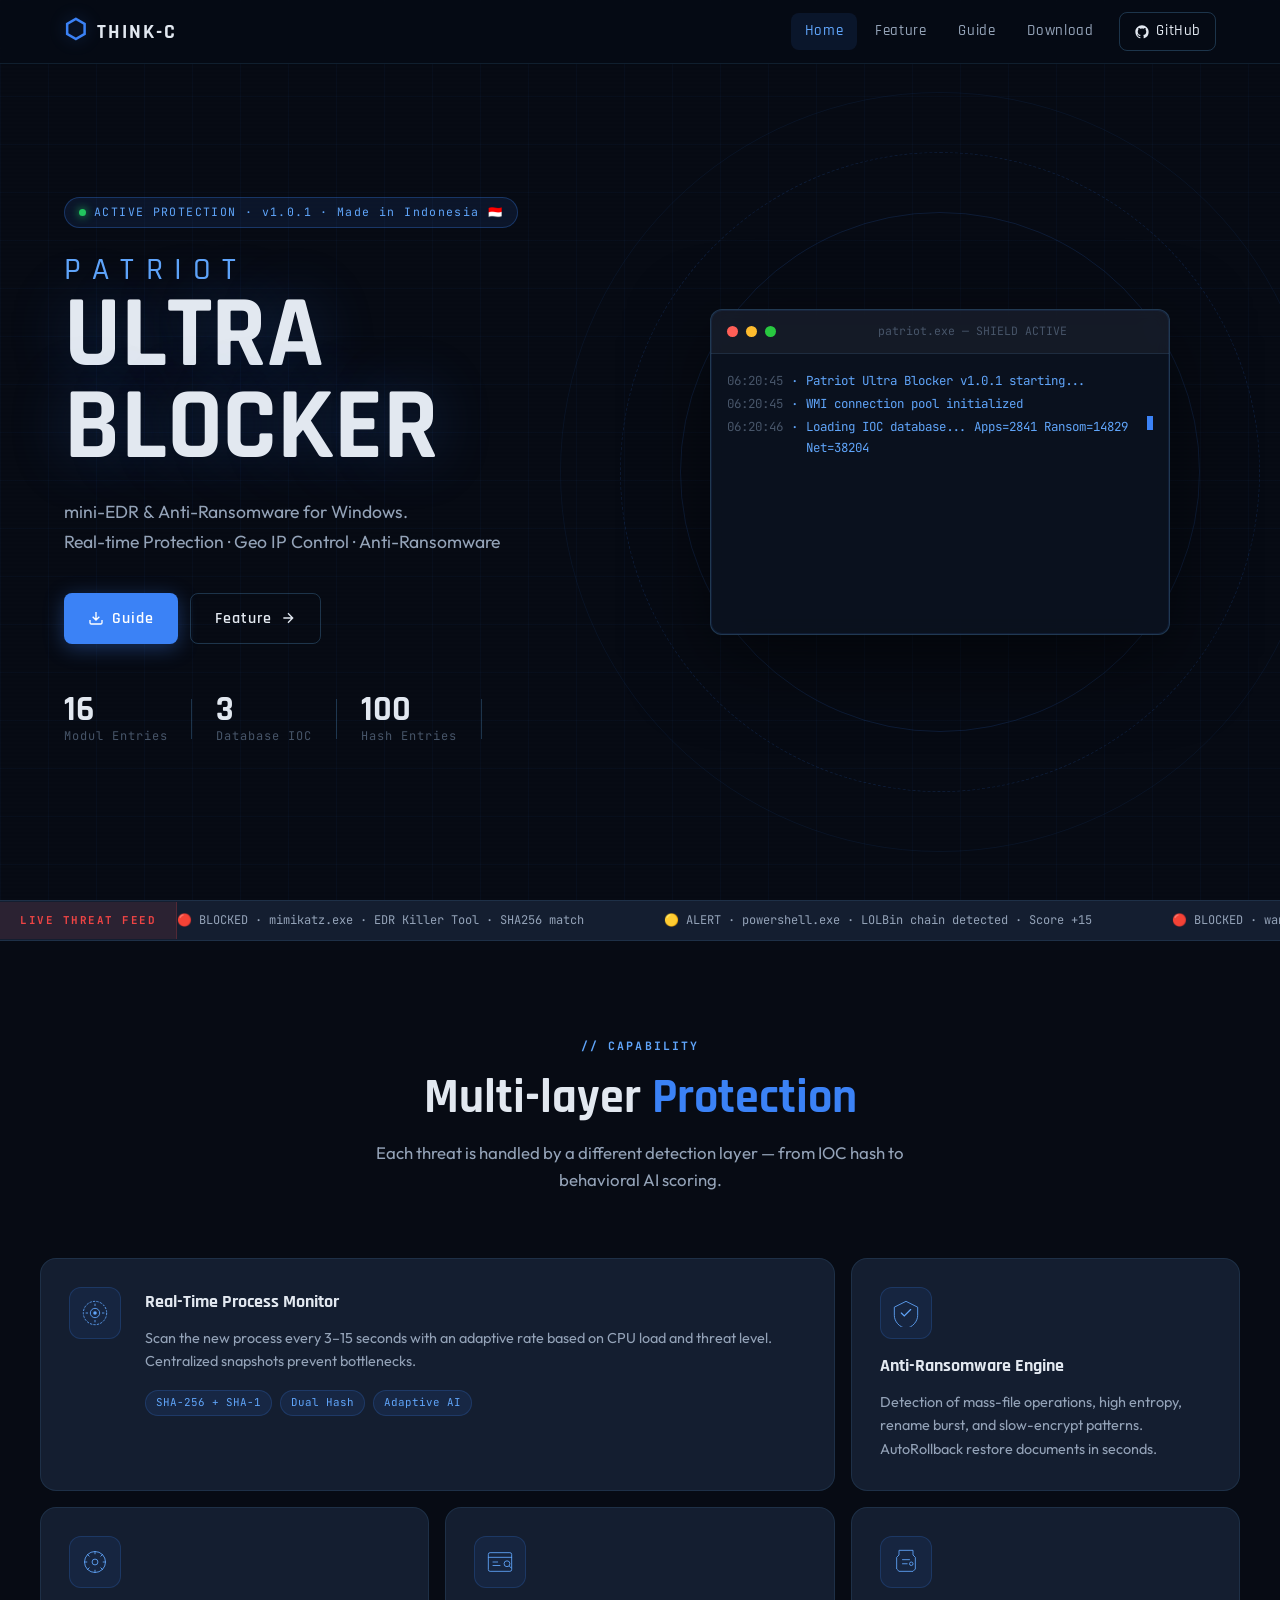
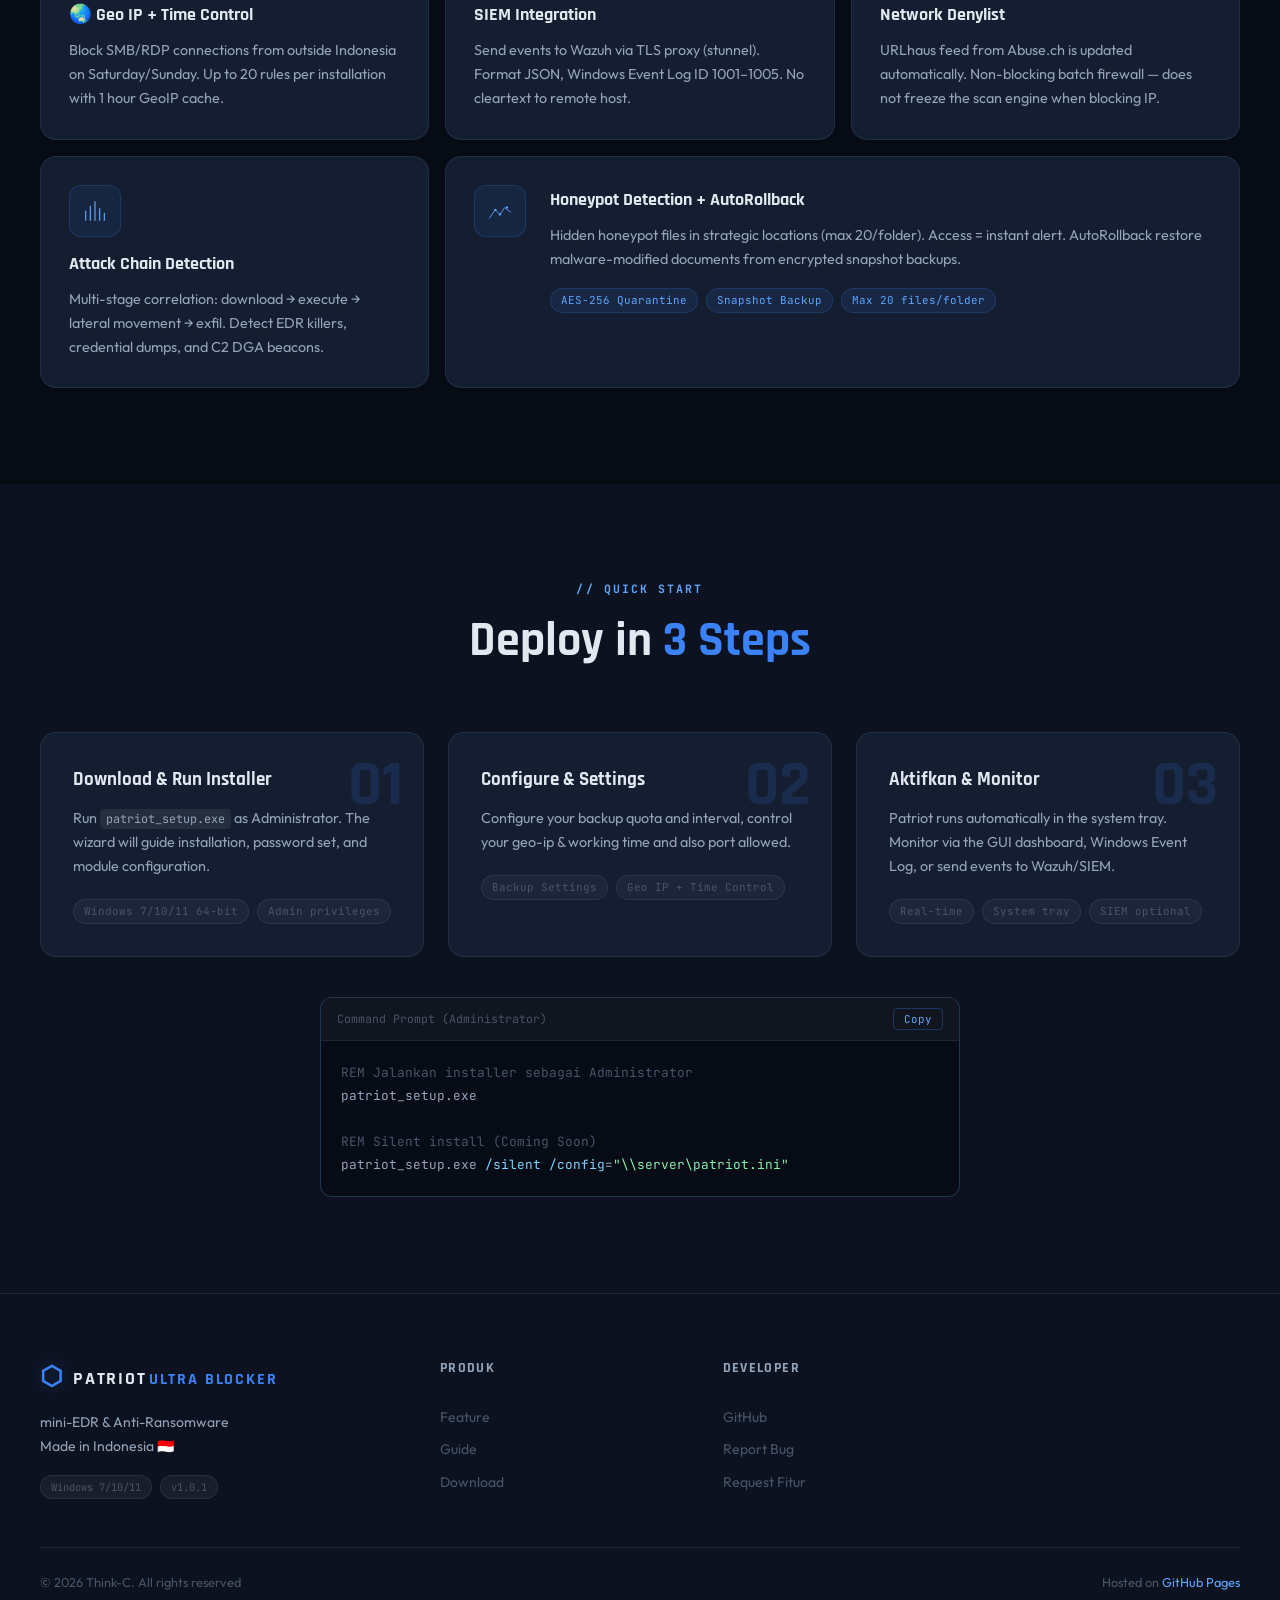
==== commit c8ae6c31: "Update" ====
--- a/index.html
+++ b/index.html
@@ -26,9 +26,9 @@
     </a>
     <ul class="nav-links">
       <li><a href="index.html" class="nav-link active">Home</a></li>
-      <li><a href="fitur.html" class="nav-link">Feature</a></li>
-      <li><a href="dokumentasi.html" class="nav-link">Guide</a></li>
-      <li><a href="changelog.html" class="nav-link">Download</a></li>
+      <li><a href="feature.html" class="nav-link">Feature</a></li>
+      <li><a href="guide.html" class="nav-link">Guide</a></li>
+      <li><a href="download.html" class="nav-link">Download</a></li>
       <li><a href="https://github.com/thinkc-2023/patriot-portal" class="nav-link nav-gh" target="_blank" rel="noopener">
         <svg width="16" height="16" viewBox="0 0 24 24" fill="currentColor"><path d="M12 2C6.477 2 2 6.484 2 12.017c0 4.425 2.865 8.18 6.839 9.504.5.092.682-.217.682-.483 0-.237-.008-.868-.013-1.703-2.782.605-3.369-1.343-3.369-1.343-.454-1.158-1.11-1.466-1.11-1.466-.908-.62.069-.608.069-.608 1.003.07 1.531 1.032 1.531 1.032.892 1.53 2.341 1.088 2.91.832.092-.647.35-1.088.636-1.338-2.22-.253-4.555-1.113-4.555-4.951 0-1.093.39-1.988 1.029-2.688-.103-.253-.446-1.272.098-2.65 0 0 .84-.27 2.75 1.026A9.564 9.564 0 0112 6.844c.85.004 1.705.115 2.504.337 1.909-1.296 2.747-1.027 2.747-1.027.546 1.379.202 2.398.1 2.651.64.7 1.028 1.595 1.028 2.688 0 3.848-2.339 4.695-4.566 4.943.359.309.678.92.678 1.855 0 1.338-.012 2.419-.012 2.747 0 .268.18.58.688.482A10.019 10.019 0 0022 12.017C22 6.484 17.522 2 12 2z"/></svg>
         GitHub
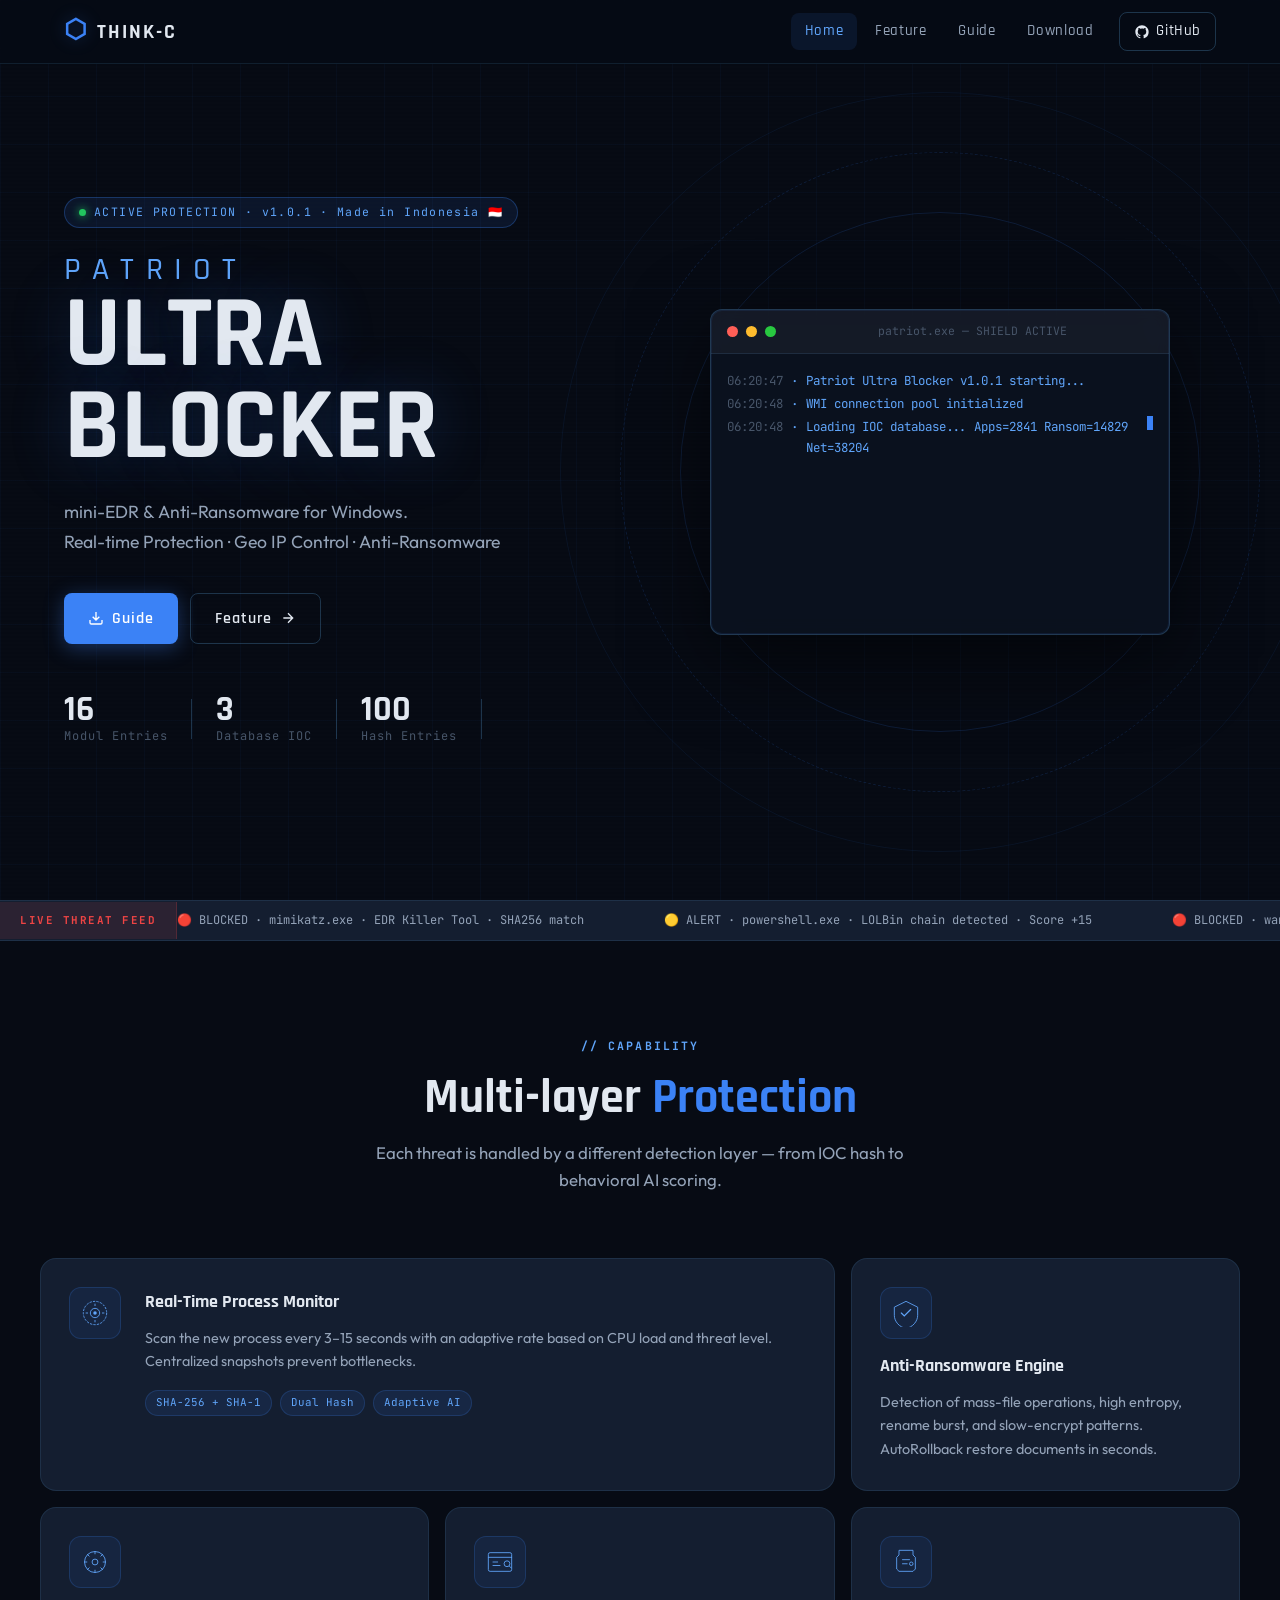
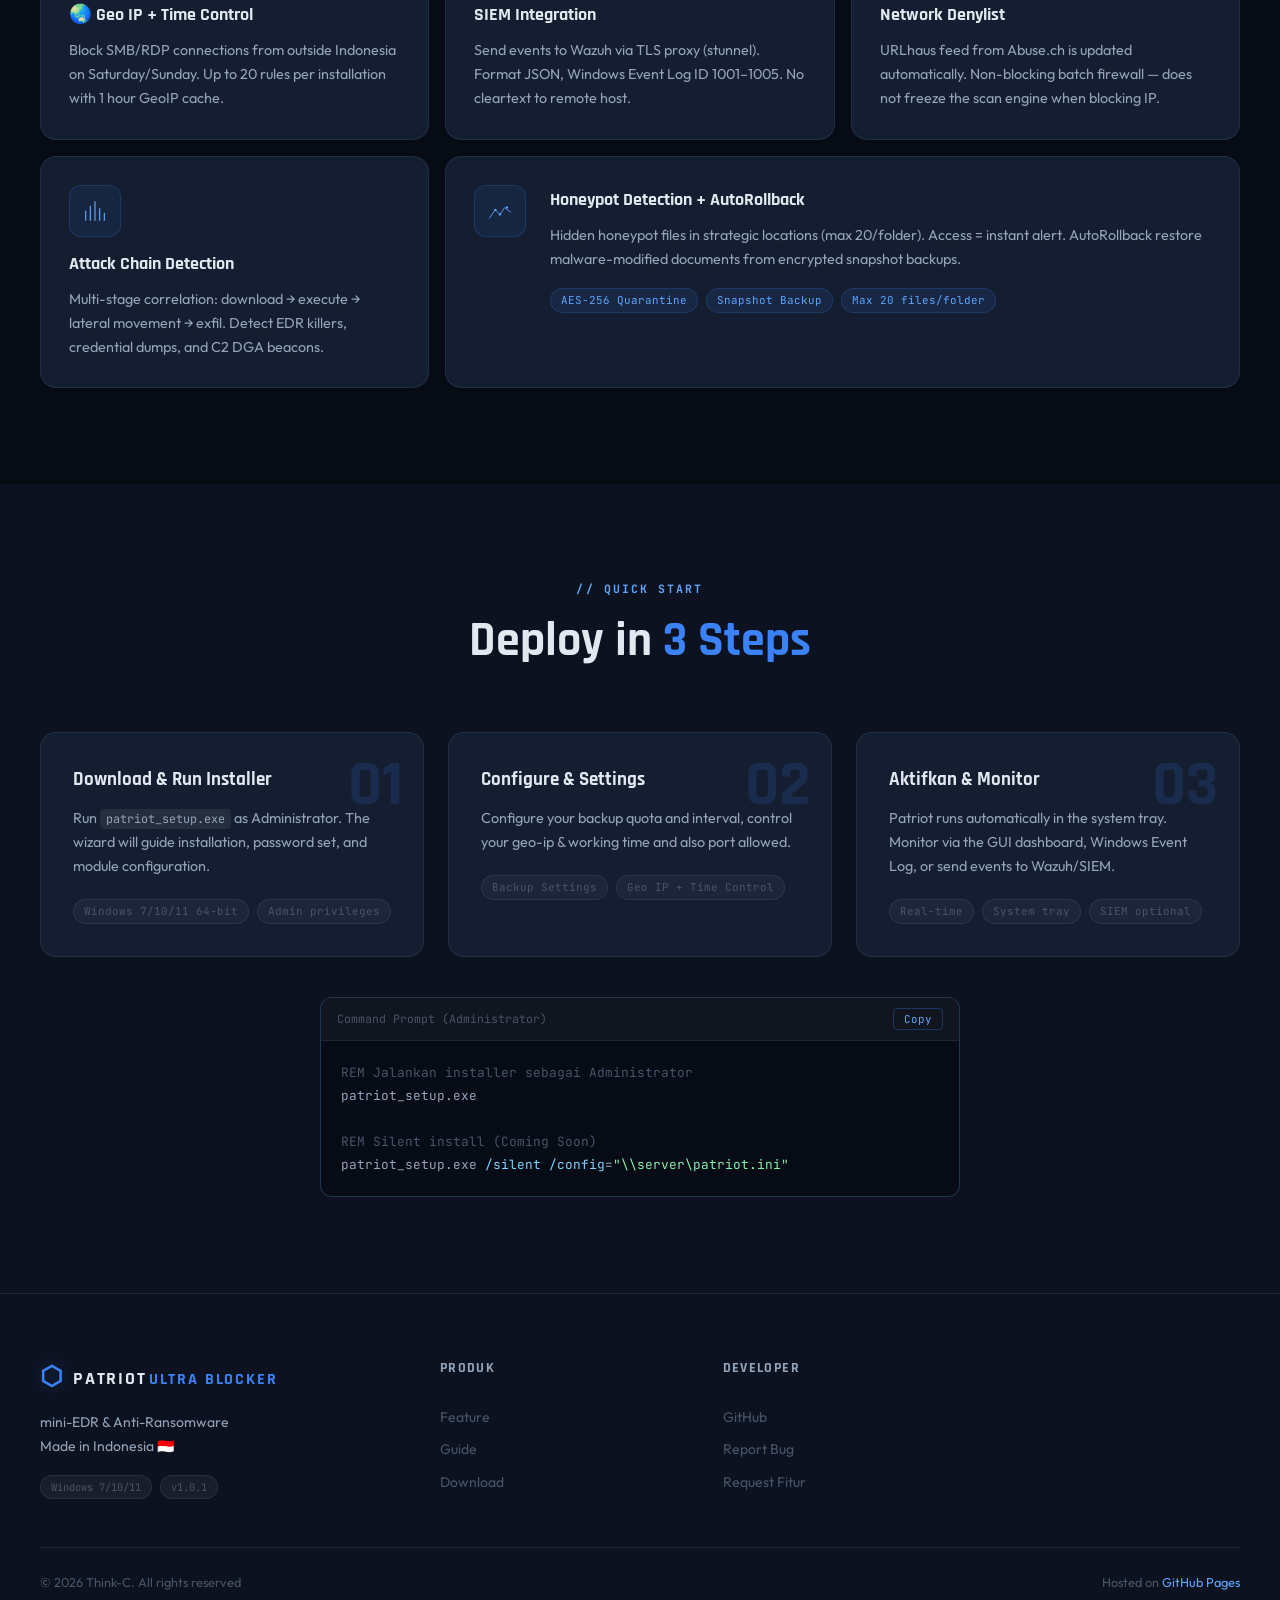
==== commit 47dd18ac: "Update Index.html" ====
--- a/index.html
+++ b/index.html
@@ -271,9 +271,9 @@
       </div>
       <div class="footer-links-group">
         <h4 class="footer-group-title">Produk</h4>
-        <a href="fitur.html" class="footer-link">Feature</a>
-        <a href="dokumentasi.html" class="footer-link">Guide</a>
-        <a href="changelog.html" class="footer-link">Download</a>
+        <a href="feature.html" class="footer-link">Feature</a>
+        <a href="guide.html" class="footer-link">Guide</a>
+        <a href="download.html" class="footer-link">Download</a>
       </div>
       <div class="footer-links-group">
         <h4 class="footer-group-title">Developer</h4>
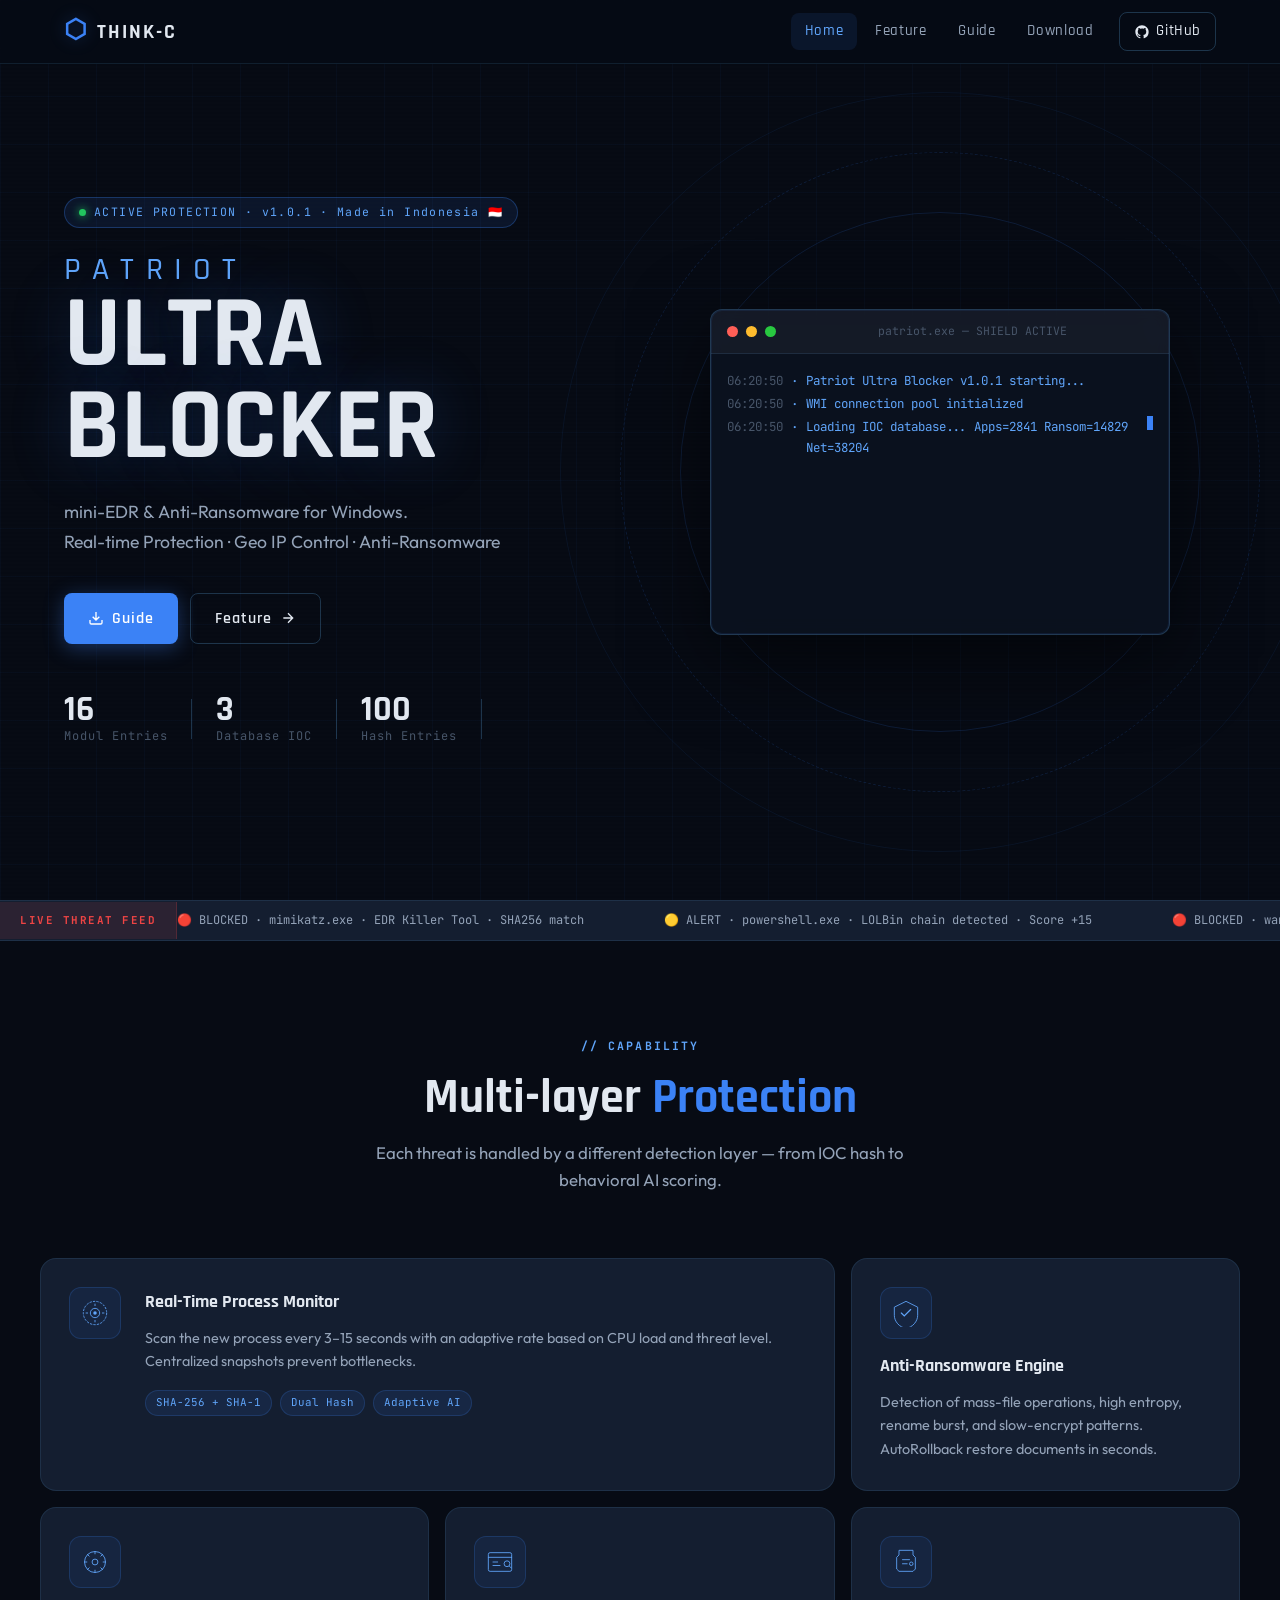
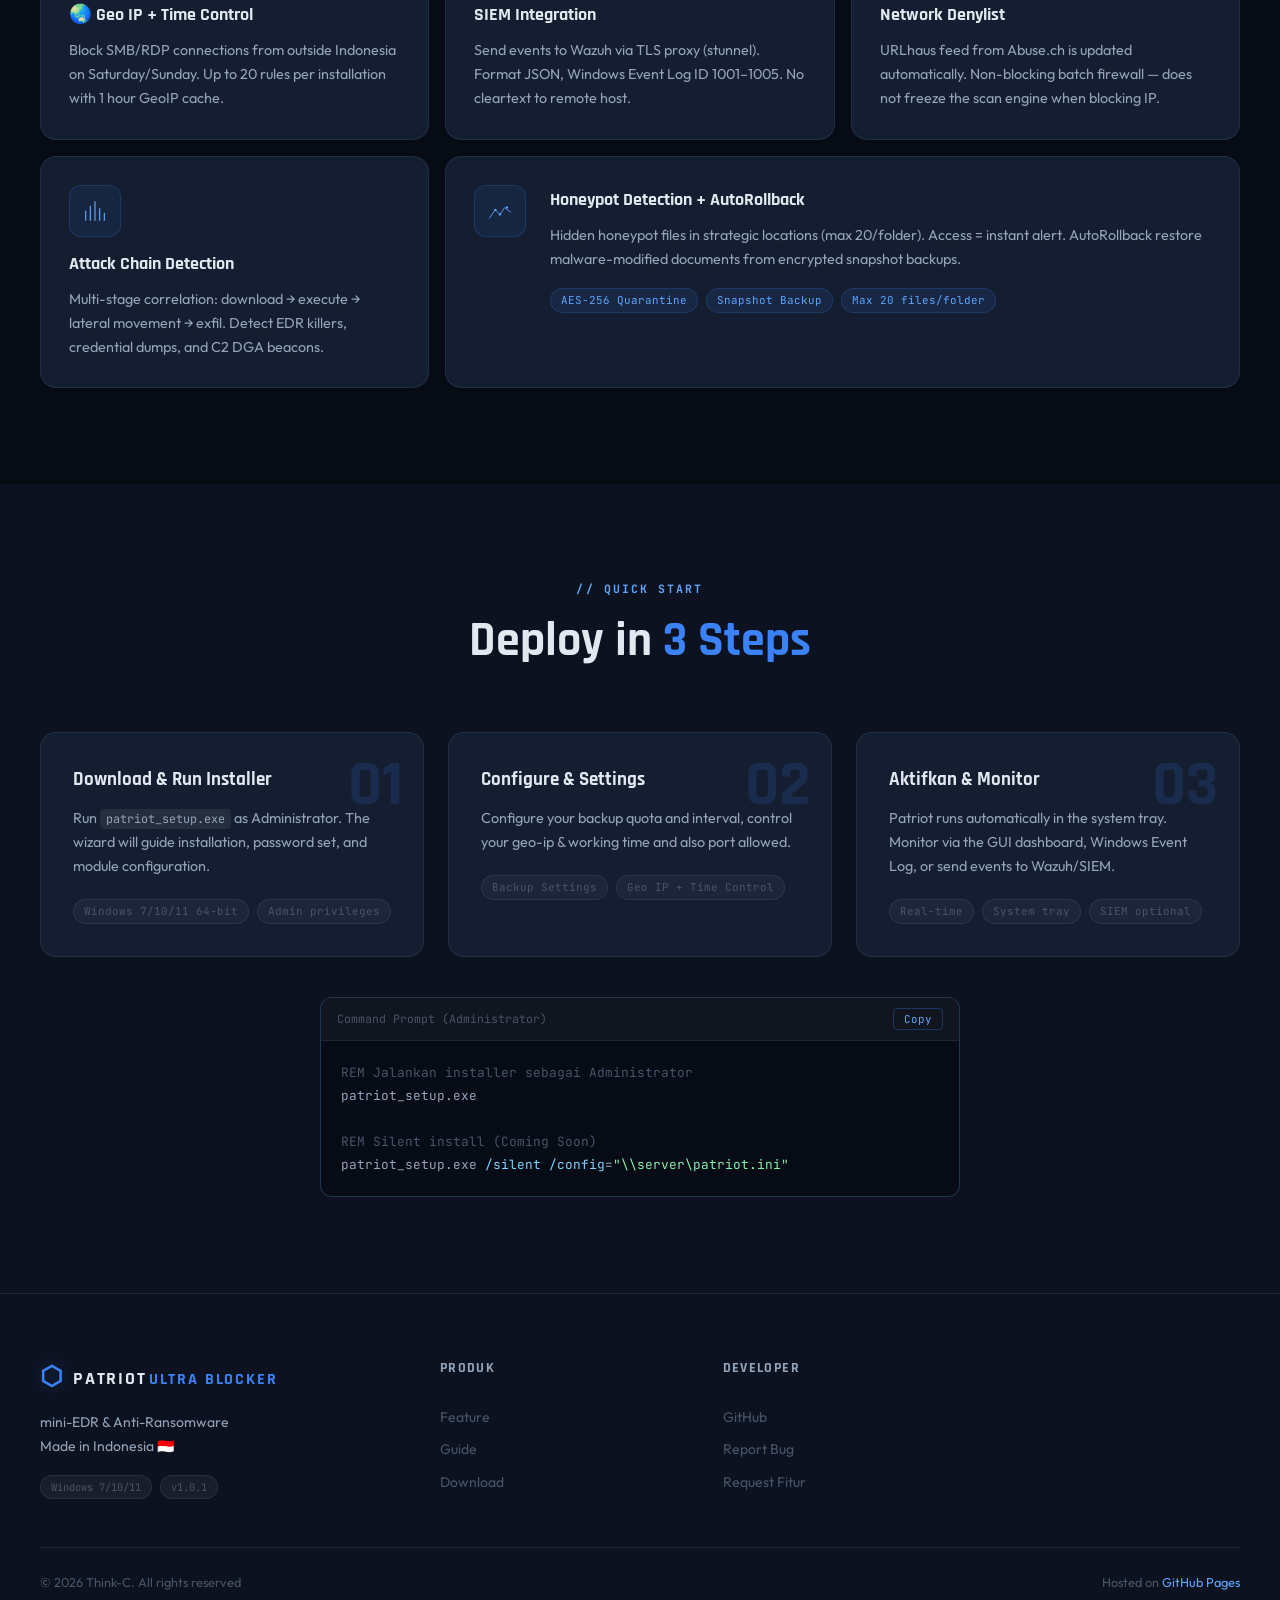
==== commit a04deb12: "Update index.html" ====
--- a/index.html
+++ b/index.html
@@ -56,11 +56,11 @@
       Real-time Protection · Geo IP Control · Anti-Ransomware
     </p>
     <div class="hero-actions">
-      <a href="dokumentasi.html" class="btn btn-primary">
+      <a href="guide.html" class="btn btn-primary">
         <svg width="16" height="16" viewBox="0 0 24 24" fill="none" stroke="currentColor" stroke-width="2"><path d="M21 15v4a2 2 0 01-2 2H5a2 2 0 01-2-2v-4M7 10l5 5 5-5M12 15V3"/></svg>
         Guide
       </a>
-      <a href="fitur.html" class="btn btn-outline">
+      <a href="feature.html" class="btn btn-outline">
         Feature
         <svg width="16" height="16" viewBox="0 0 24 24" fill="none" stroke="currentColor" stroke-width="2"><path d="M5 12h14M12 5l7 7-7 7"/></svg>
       </a>
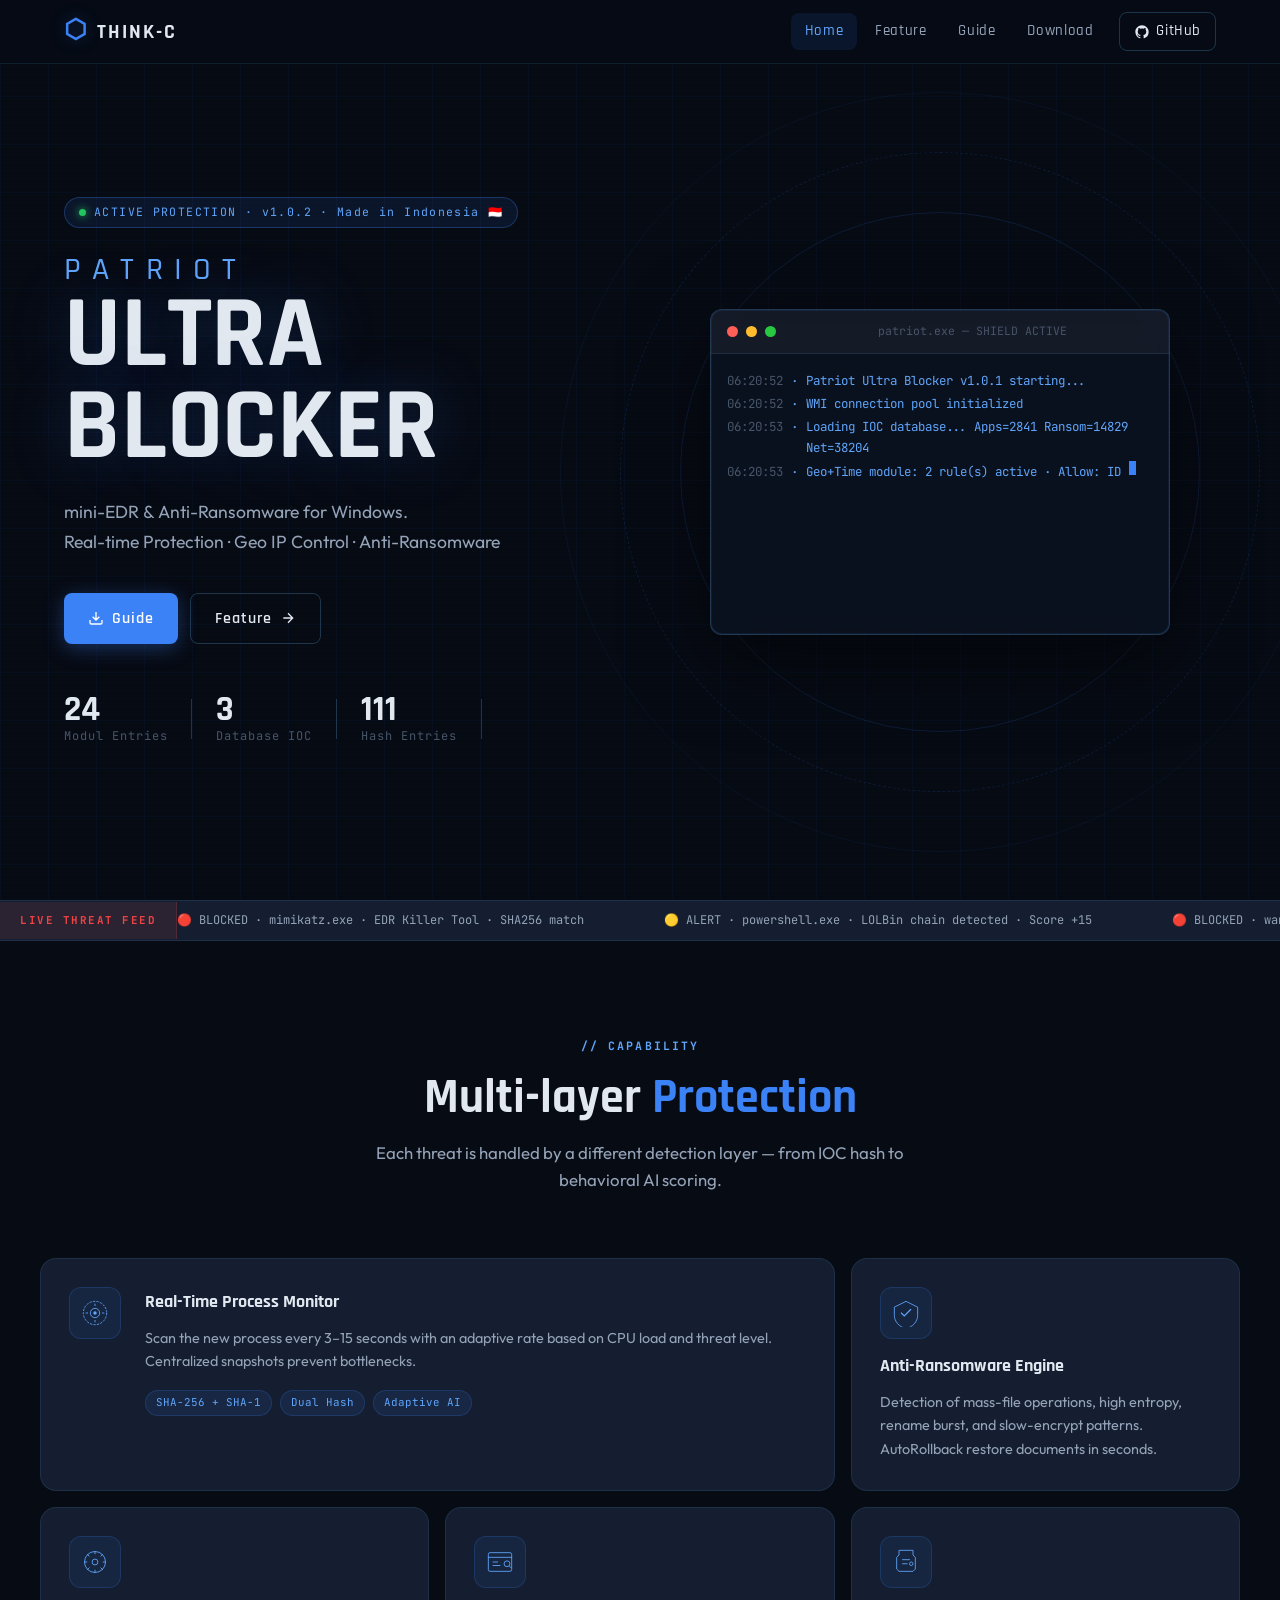
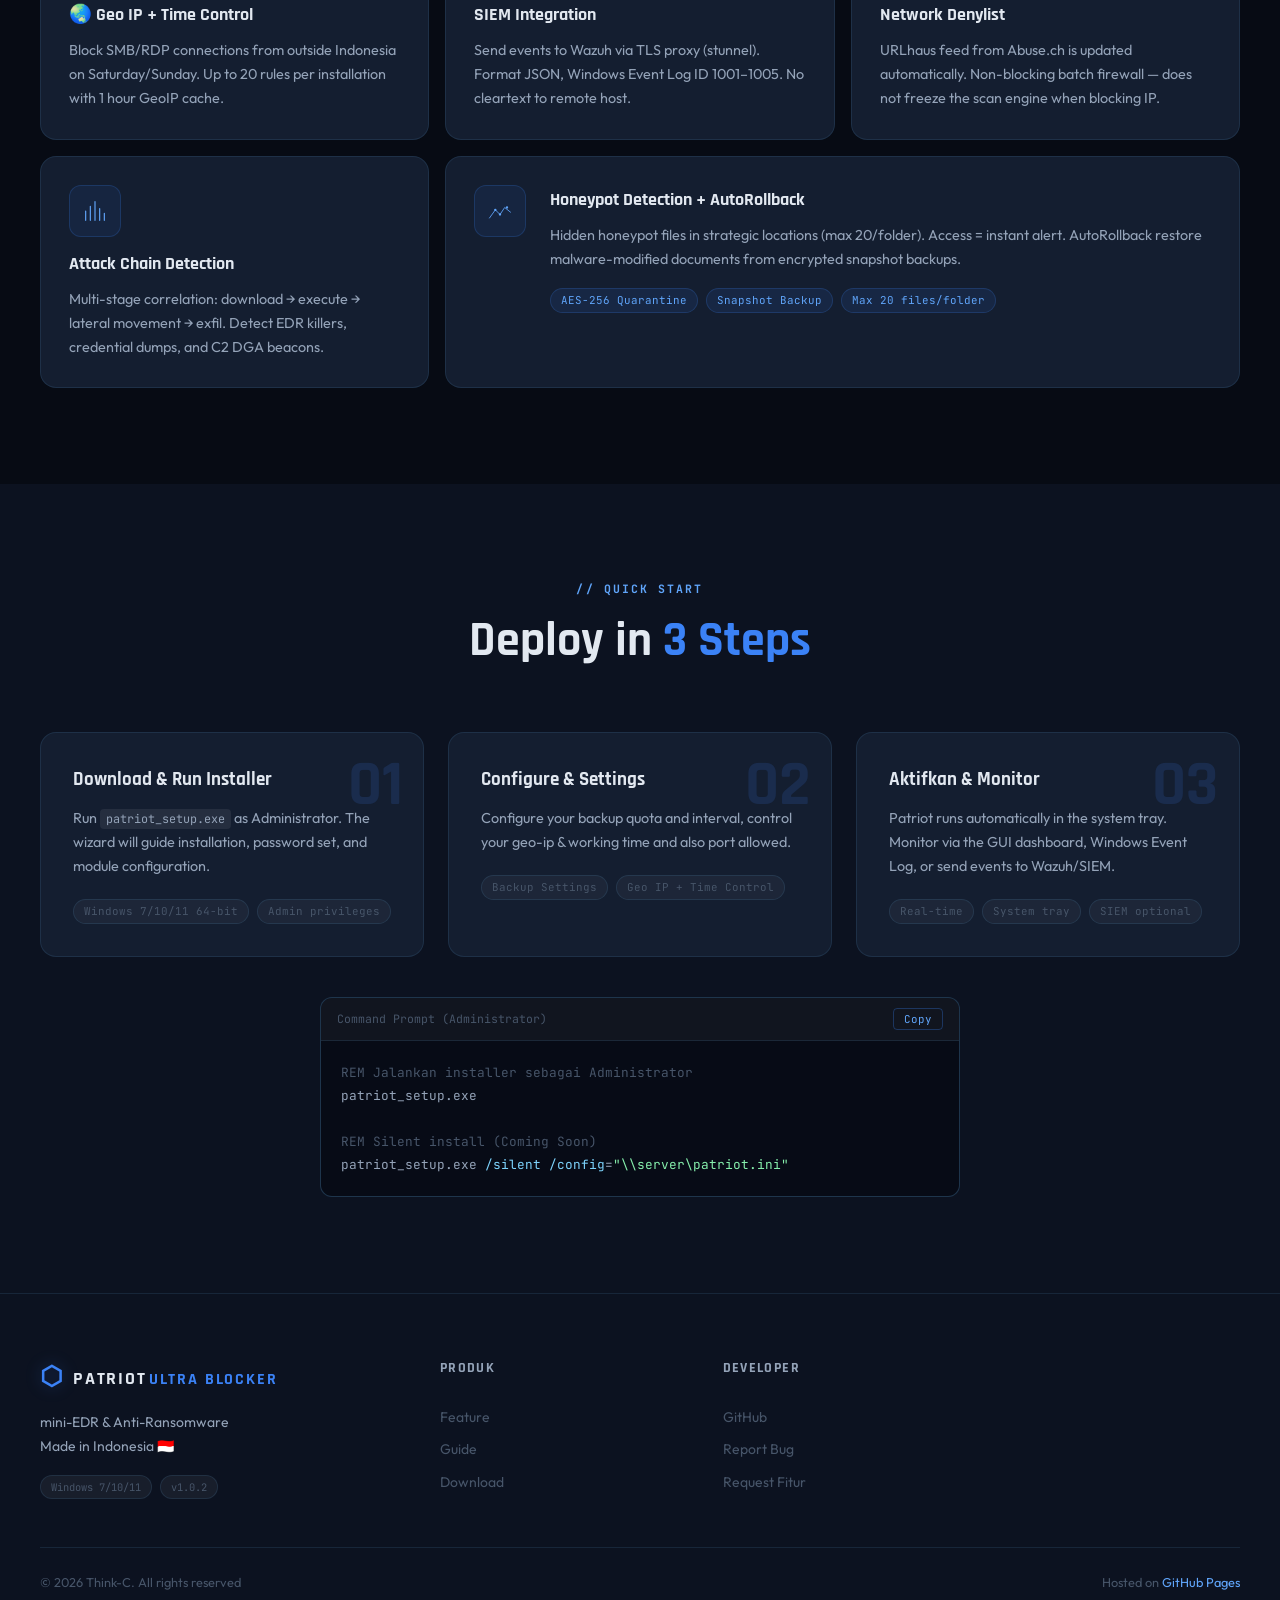
==== commit f56040dd: "update" ====
--- a/index.html
+++ b/index.html
@@ -45,7 +45,7 @@
   <div class="hero-content">
     <div class="hero-badge">
       <span class="badge-dot"></span>
-      ACTIVE PROTECTION · v1.0.1 · Made in Indonesia 🇮🇩
+      ACTIVE PROTECTION · v1.0.2 · Made in Indonesia 🇮🇩
     </div>
     <h1 class="hero-title">
       <span class="hero-title-top">PATRIOT</span>
@@ -67,7 +67,7 @@
     </div>
     <div class="hero-stats">
       <div class="stat">
-        <span class="stat-num" data-target="16">0</span>
+        <span class="stat-num" data-target="24">0</span>
         <span class="stat-label">Modul Entries</span>
       </div>
       <div class="stat-div"></div>
@@ -77,7 +77,7 @@
       </div>
       <div class="stat-div"></div>
       <div class="stat">
-        <span class="stat-num" data-suffix="K+">100</span>
+        <span class="stat-num" data-suffix="K+">111</span>
         <span class="stat-label">Hash Entries</span>
       </div>
       <div class="stat-div"></div>
@@ -266,7 +266,7 @@
         <p class="footer-tagline">mini-EDR & Anti-Ransomware<br/>Made in Indonesia 🇮🇩</p>
         <div class="footer-badges">
           <span class="fbadge">Windows 7/10/11</span>
-          <span class="fbadge">v1.0.1</span>
+          <span class="fbadge">v1.0.2</span>
         </div>
       </div>
       <div class="footer-links-group">
